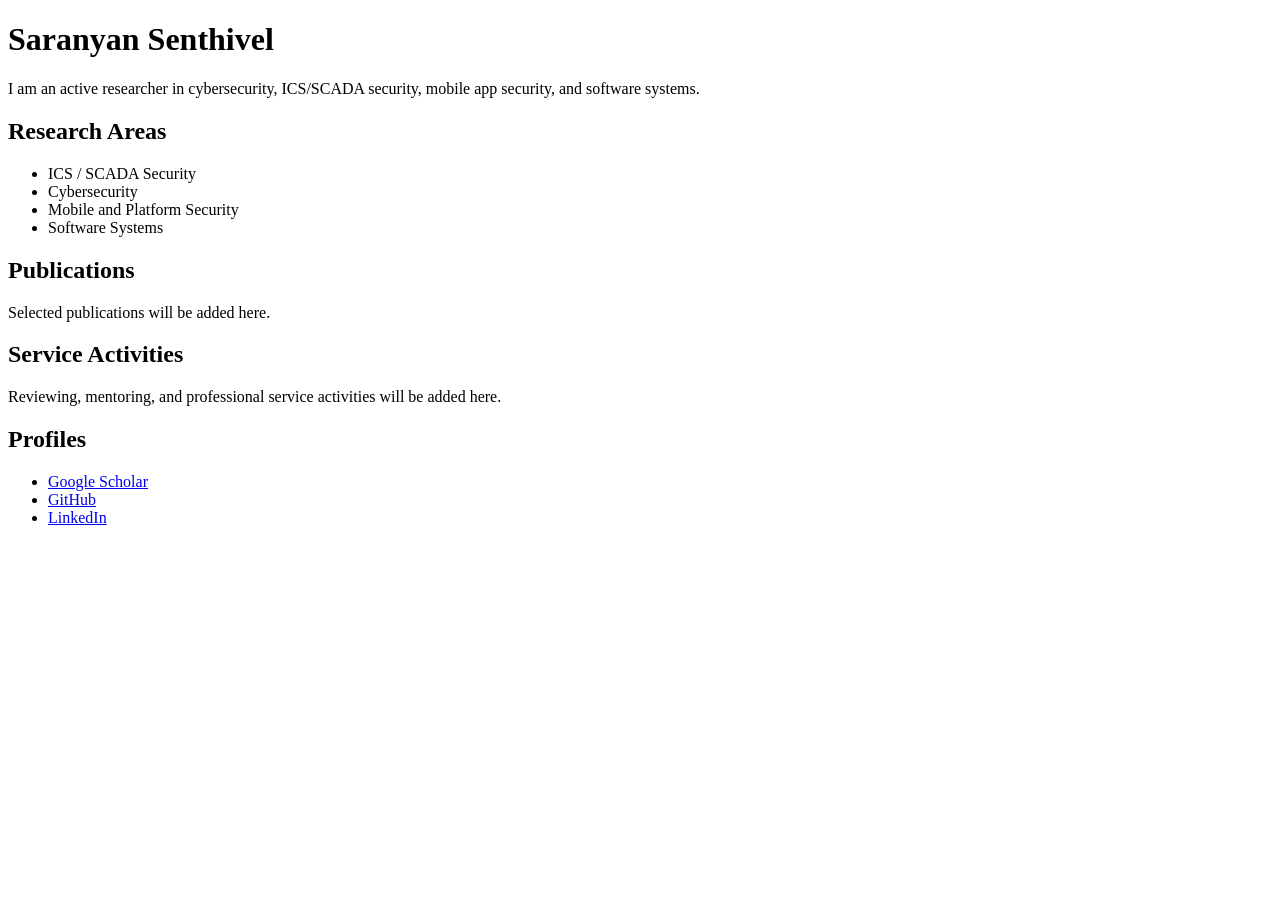
==== index.html @ 487a25af "added some more changes for index page" ====
<!DOCTYPE html>
<html lang="en">
<head>
  <meta charset="UTF-8">
  <meta name="viewport" content="width=device-width, initial-scale=1.0">
  <title>Saranyan Senthivel</title>
</head>
<body>
  <h1>Saranyan Senthivel</h1>

  <p>
    I am an active researcher in cybersecurity, ICS/SCADA security, mobile app security,
    and software systems.
  </p>

  <h2>Research Areas</h2>
  <ul>
    <li>ICS / SCADA Security</li>
    <li>Cybersecurity</li>
    <li>Mobile and Platform Security</li>
    <li>Software Systems</li>
  </ul>

  <h2>Publications</h2>
  <p>Selected publications will be added here.</p>

  <h2>Service Activities</h2>
  <p>Reviewing, mentoring, and professional service activities will be added here.</p>

  <h2>Profiles</h2>
  <ul>
    <li><a href="https://scholar.google.com/citations?user=RIzBkIQAAAAJ&hl=en" target="_blank">Google Scholar</a></li>
    <li><a href="https://github.com/userforbidden" target="_blank">GitHub</a></li>
    <li><a href="https://www.linkedin.com/in/saranyansenthivel/" target="_blank">LinkedIn</a></li>
  </ul>
</body>
</html>
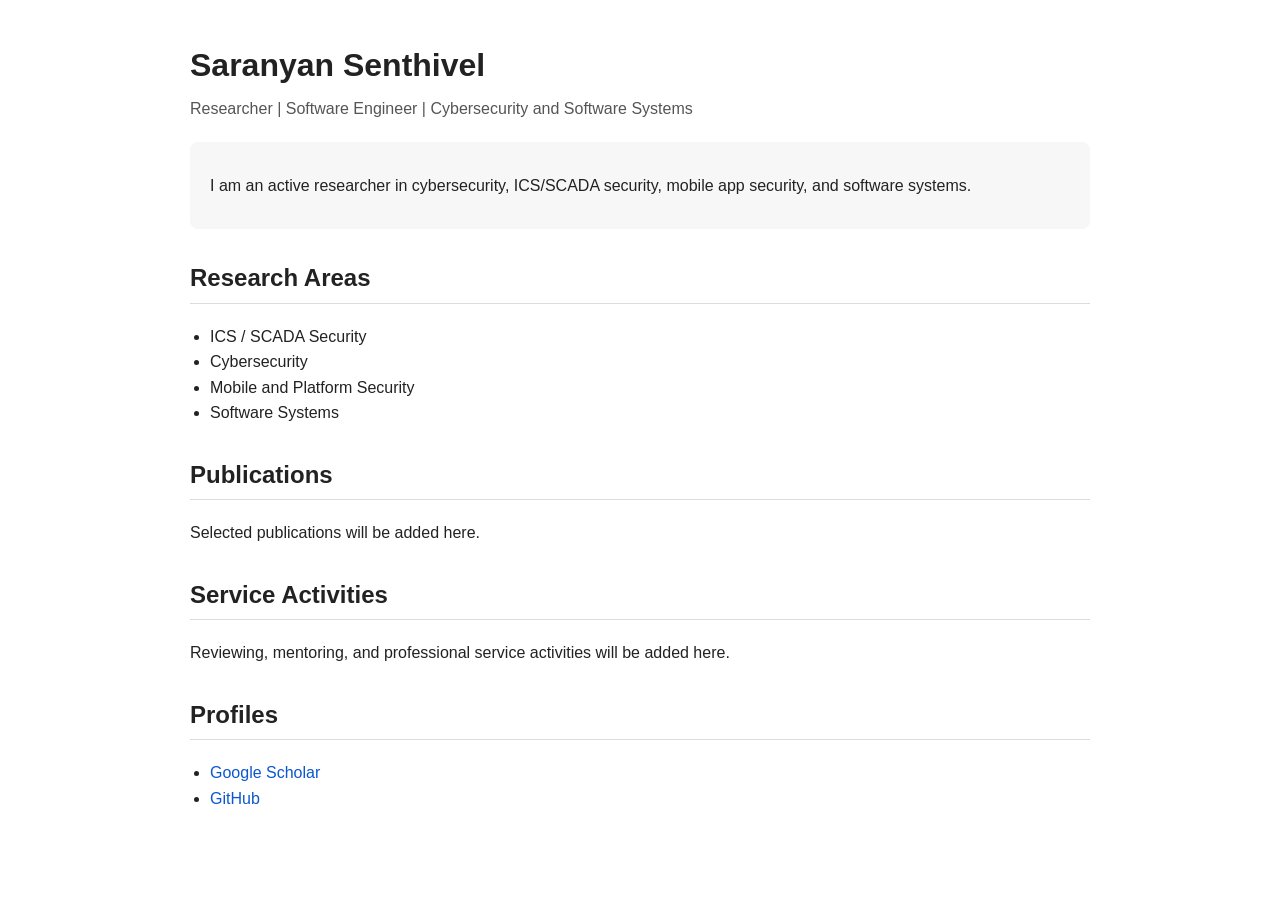
==== commit 2211edc4: "adding styles" ====
--- a/index.html
+++ b/index.html
@@ -4,14 +4,18 @@
   <meta charset="UTF-8">
   <meta name="viewport" content="width=device-width, initial-scale=1.0">
   <title>Saranyan Senthivel</title>
+  <link rel="stylesheet" href="css/styles.css">
 </head>
 <body>
   <h1>Saranyan Senthivel</h1>
+  <p class="subtitle">Researcher | Software Engineer | Cybersecurity and Software Systems</p>
 
-  <p>
-    I am an active researcher in cybersecurity, ICS/SCADA security, mobile app security,
-    and software systems.
-  </p>
+  <div class="box">
+    <p>
+      I am an active researcher in cybersecurity, ICS/SCADA security, mobile app security,
+      and software systems.
+    </p>
+  </div>
 
   <h2>Research Areas</h2>
   <ul>
@@ -29,9 +33,8 @@
 
   <h2>Profiles</h2>
   <ul>
-    <li><a href="https://scholar.google.com/citations?user=RIzBkIQAAAAJ&hl=en" target="_blank">Google Scholar</a></li>
+    <li><a href="https://scholar.google.com" target="_blank">Google Scholar</a></li>
     <li><a href="https://github.com/userforbidden" target="_blank">GitHub</a></li>
-    <li><a href="https://www.linkedin.com/in/saranyansenthivel/" target="_blank">LinkedIn</a></li>
   </ul>
 </body>
 </html>
--- a/css/styles.css
+++ b/css/styles.css
@@ -0,0 +1,43 @@
+body {
+  font-family: Arial, sans-serif;
+  max-width: 900px;
+  margin: 40px auto;
+  padding: 0 20px;
+  line-height: 1.6;
+  color: #222;
+}
+
+h1 {
+  margin-bottom: 5px;
+}
+
+h2 {
+  margin-top: 30px;
+  border-bottom: 1px solid #ddd;
+  padding-bottom: 5px;
+}
+
+.subtitle {
+  color: #555;
+  margin-top: 0;
+}
+
+ul {
+  padding-left: 20px;
+}
+
+a {
+  color: #0b57d0;
+  text-decoration: none;
+}
+
+a:hover {
+  text-decoration: underline;
+}
+
+.box {
+  background: #f7f7f7;
+  padding: 15px 20px;
+  border-radius: 8px;
+  margin-top: 20px;
+}
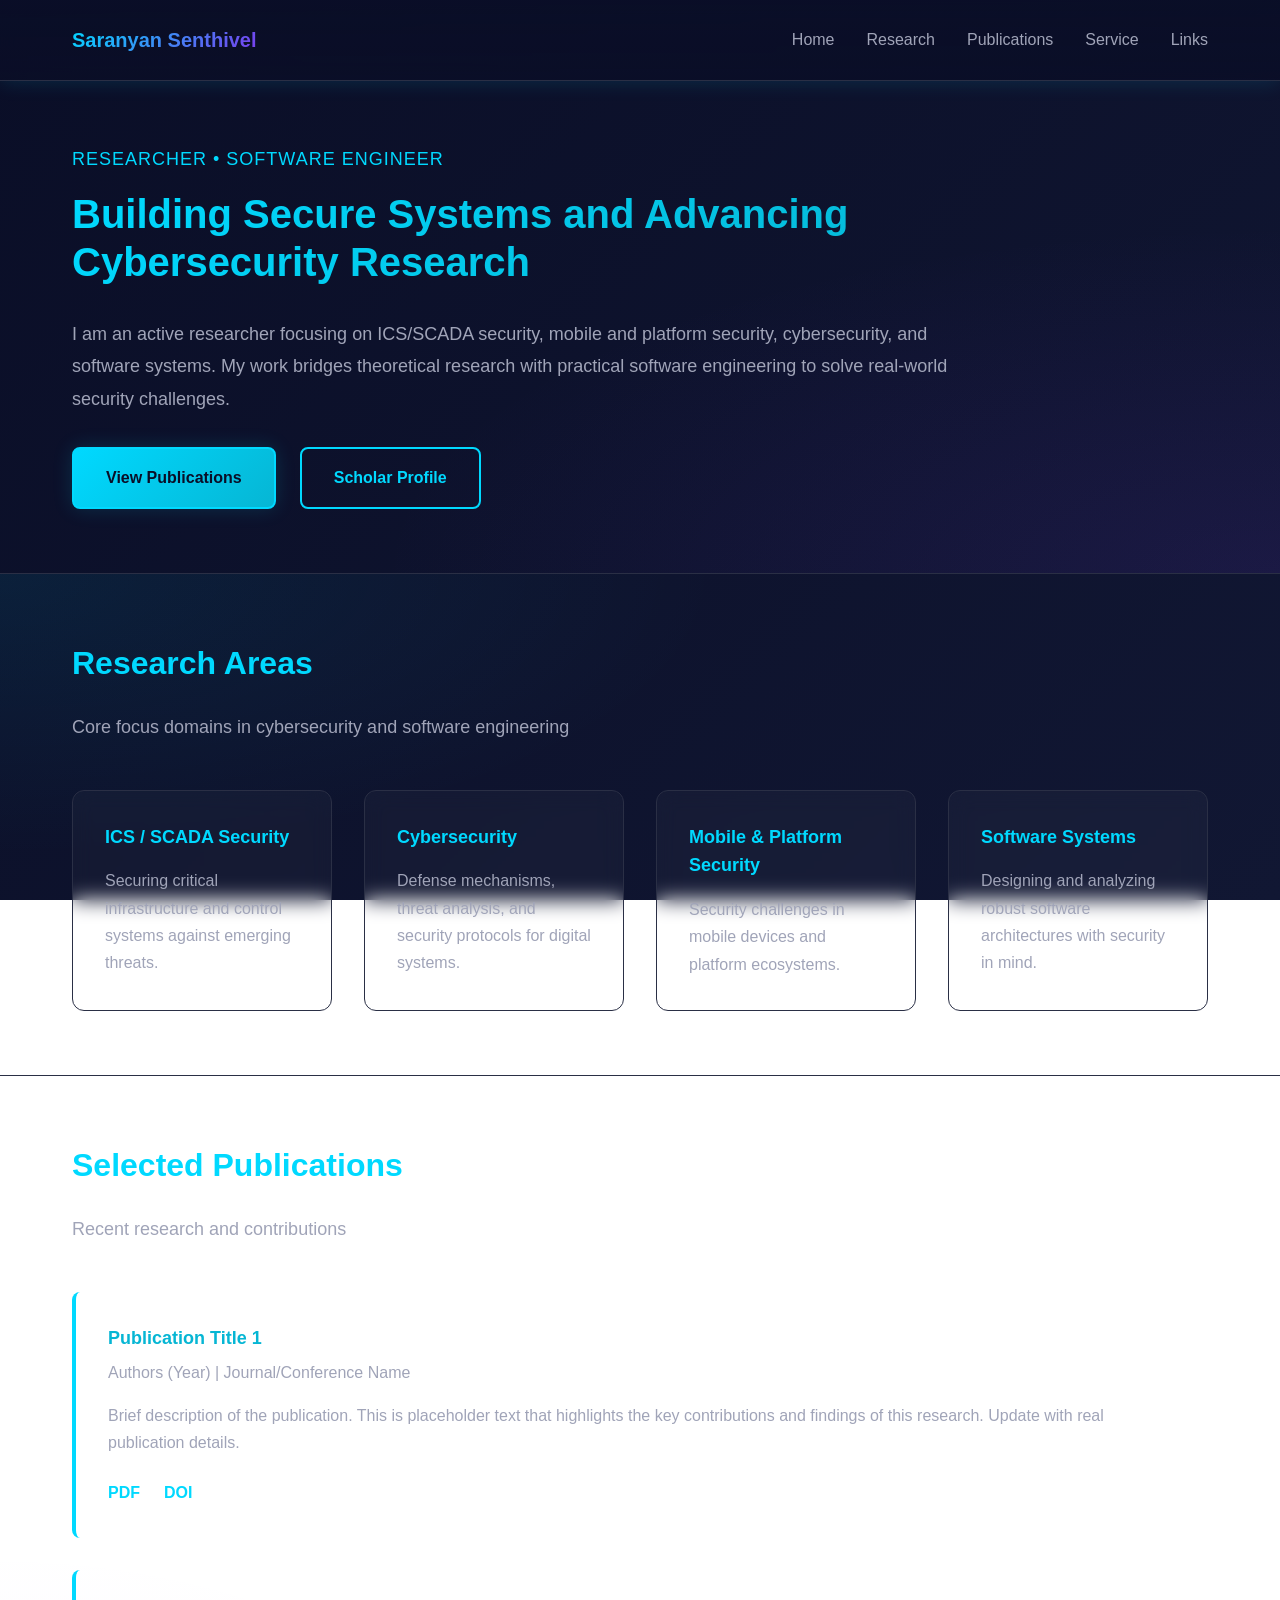
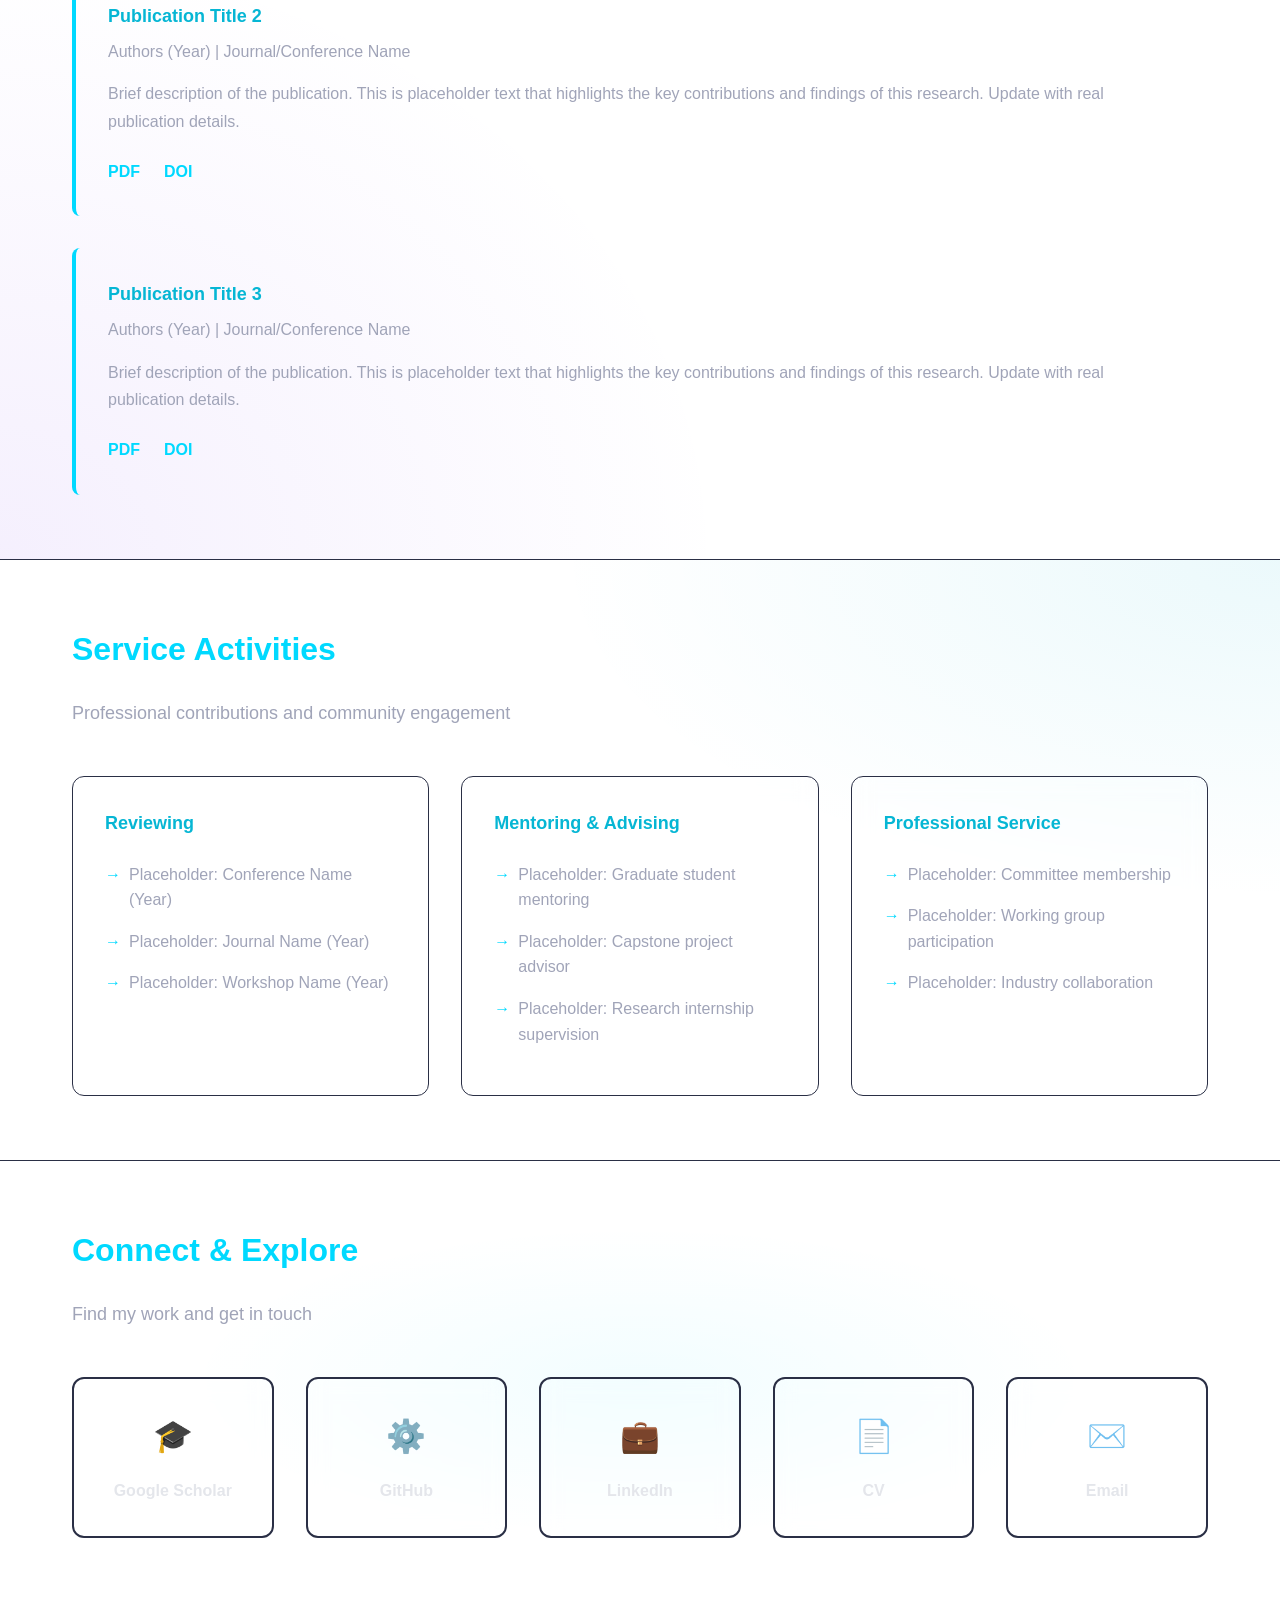
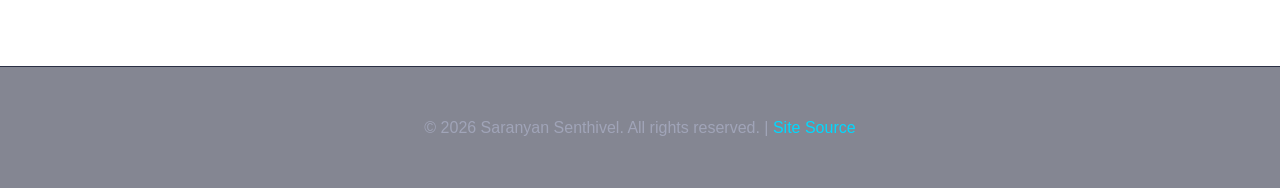
==== commit 51638278: "Baseline with Js and css Lot of placeholders that needs replacements" ====
--- a/index.html
+++ b/index.html
@@ -3,38 +3,192 @@
 <head>
   <meta charset="UTF-8">
   <meta name="viewport" content="width=device-width, initial-scale=1.0">
-  <title>Saranyan Senthivel</title>
+  <title>Saranyan Senthivel - Researcher & Software Engineer</title>
   <link rel="stylesheet" href="css/styles.css">
 </head>
 <body>
-  <h1>Saranyan Senthivel</h1>
-  <p class="subtitle">Researcher | Software Engineer | Cybersecurity and Software Systems</p>
+  <!-- Navigation Header -->
+  <header class="site-header">
+    <div class="container">
+      <div class="header-content">
+        <div class="logo">
+          <a href="#home">Saranyan Senthivel</a>
+        </div>
+        <nav class="nav-menu">
+          <a href="#home" class="nav-link">Home</a>
+          <a href="#research" class="nav-link">Research</a>
+          <a href="#publications" class="nav-link">Publications</a>
+          <a href="#service" class="nav-link">Service</a>
+          <a href="#links" class="nav-link">Links</a>
+        </nav>
+      </div>
+    </div>
+  </header>
 
-  <div class="box">
-    <p>
-      I am an active researcher in cybersecurity, ICS/SCADA security, mobile app security,
-      and software systems.
-    </p>
-  </div>
+  <main>
+    <!-- Hero Section -->
+    <section id="home" class="hero-section">
+      <div class="container">
+        <div class="hero-content">
+          <p class="eyebrow">Researcher • Software Engineer</p>
+          <h1 class="hero-title">Building Secure Systems and Advancing Cybersecurity Research</h1>
+          <p class="hero-description">
+            I am an active researcher focusing on ICS/SCADA security, mobile and platform security, 
+            cybersecurity, and software systems. My work bridges theoretical research with practical 
+            software engineering to solve real-world security challenges.
+          </p>
+          <div class="hero-actions">
+            <a href="#publications" class="btn btn-primary">View Publications</a>
+            <a href="#links" class="btn btn-secondary">Scholar Profile</a>
+          </div>
+        </div>
+      </div>
+    </section>
 
-  <h2>Research Areas</h2>
-  <ul>
-    <li>ICS / SCADA Security</li>
-    <li>Cybersecurity</li>
-    <li>Mobile and Platform Security</li>
-    <li>Software Systems</li>
-  </ul>
+    <!-- Research Areas Section -->
+    <section id="research" class="section research-section">
+      <div class="container">
+        <h2>Research Areas</h2>
+        <p class="section-subtitle">Core focus domains in cybersecurity and software engineering</p>
+        <div class="card-grid">
+          <div class="research-card">
+            <h3>ICS / SCADA Security</h3>
+            <p>Securing critical infrastructure and control systems against emerging threats.</p>
+          </div>
+          <div class="research-card">
+            <h3>Cybersecurity</h3>
+            <p>Defense mechanisms, threat analysis, and security protocols for digital systems.</p>
+          </div>
+          <div class="research-card">
+            <h3>Mobile & Platform Security</h3>
+            <p>Security challenges in mobile devices and platform ecosystems.</p>
+          </div>
+          <div class="research-card">
+            <h3>Software Systems</h3>
+            <p>Designing and analyzing robust software architectures with security in mind.</p>
+          </div>
+        </div>
+      </div>
+    </section>
 
-  <h2>Publications</h2>
-  <p>Selected publications will be added here.</p>
+    <!-- Publications Section -->
+    <section id="publications" class="section publications-section">
+      <div class="container">
+        <h2>Selected Publications</h2>
+        <p class="section-subtitle">Recent research and contributions</p>
+        <!-- TODO: Replace placeholder publications with actual publications -->
+        <div class="publication-list">
+          <div class="publication-item">
+            <h3>Publication Title 1</h3>
+            <p class="publication-meta">Authors (Year) | Journal/Conference Name</p>
+            <p class="publication-description">Brief description of the publication. This is placeholder text that highlights the key contributions and findings of this research. Update with real publication details.</p>
+            <div class="publication-links">
+              <a href="#" class="link-icon">PDF</a>
+              <a href="#" class="link-icon">DOI</a>
+            </div>
+          </div>
 
-  <h2>Service Activities</h2>
-  <p>Reviewing, mentoring, and professional service activities will be added here.</p>
+          <div class="publication-item">
+            <h3>Publication Title 2</h3>
+            <p class="publication-meta">Authors (Year) | Journal/Conference Name</p>
+            <p class="publication-description">Brief description of the publication. This is placeholder text that highlights the key contributions and findings of this research. Update with real publication details.</p>
+            <div class="publication-links">
+              <a href="#" class="link-icon">PDF</a>
+              <a href="#" class="link-icon">DOI</a>
+            </div>
+          </div>
 
-  <h2>Profiles</h2>
-  <ul>
-    <li><a href="https://scholar.google.com" target="_blank">Google Scholar</a></li>
-    <li><a href="https://github.com/userforbidden" target="_blank">GitHub</a></li>
-  </ul>
+          <div class="publication-item">
+            <h3>Publication Title 3</h3>
+            <p class="publication-meta">Authors (Year) | Journal/Conference Name</p>
+            <p class="publication-description">Brief description of the publication. This is placeholder text that highlights the key contributions and findings of this research. Update with real publication details.</p>
+            <div class="publication-links">
+              <a href="#" class="link-icon">PDF</a>
+              <a href="#" class="link-icon">DOI</a>
+            </div>
+          </div>
+        </div>
+      </div>
+    </section>
+
+    <!-- Service Section -->
+    <section id="service" class="section service-section">
+      <div class="container">
+        <h2>Service Activities</h2>
+        <p class="section-subtitle">Professional contributions and community engagement</p>
+        <div class="service-grid">
+          <div class="service-card">
+            <h3>Reviewing</h3>
+            <!-- TODO: Add specific conferences, journals, and years -->
+            <ul>
+              <li>Placeholder: Conference Name (Year)</li>
+              <li>Placeholder: Journal Name (Year)</li>
+              <li>Placeholder: Workshop Name (Year)</li>
+            </ul>
+          </div>
+
+          <div class="service-card">
+            <h3>Mentoring & Advising</h3>
+            <!-- TODO: Add mentoring roles and details -->
+            <ul>
+              <li>Placeholder: Graduate student mentoring</li>
+              <li>Placeholder: Capstone project advisor</li>
+              <li>Placeholder: Research internship supervision</li>
+            </ul>
+          </div>
+
+          <div class="service-card">
+            <h3>Professional Service</h3>
+            <!-- TODO: Add professional roles and activities -->
+            <ul>
+              <li>Placeholder: Committee membership</li>
+              <li>Placeholder: Working group participation</li>
+              <li>Placeholder: Industry collaboration</li>
+            </ul>
+          </div>
+        </div>
+      </div>
+    </section>
+
+    <!-- Links / Profiles Section -->
+    <section id="links" class="section links-section">
+      <div class="container">
+        <h2>Connect & Explore</h2>
+        <p class="section-subtitle">Find my work and get in touch</p>
+        <div class="links-grid">
+          <!-- TODO: Update URLs with actual profiles -->
+          <a href="https://scholar.google.com/citations?user=CHANGE_ME" target="_blank" class="link-card" title="Google Scholar Profile">
+            <span class="link-icon">🎓</span>
+            <span class="link-label">Google Scholar</span>
+          </a>
+          <a href="https://github.com/userforbidden" target="_blank" class="link-card" title="GitHub Repository">
+            <span class="link-icon">⚙️</span>
+            <span class="link-label">GitHub</span>
+          </a>
+          <a href="https://linkedin.com/in/CHANGE_ME" target="_blank" class="link-card" title="LinkedIn Profile">
+            <span class="link-icon">💼</span>
+            <span class="link-label">LinkedIn</span>
+          </a>
+          <a href="https://example.com/cv.pdf" target="_blank" class="link-card" title="Download CV">
+            <span class="link-icon">📄</span>
+            <span class="link-label">CV</span>
+          </a>
+          <a href="mailto:CHANGE_ME@example.com" class="link-card" title="Send Email">
+            <span class="link-icon">✉️</span>
+            <span class="link-label">Email</span>
+          </a>
+        </div>
+      </div>
+    </section>
+
+    <!-- Footer -->
+    <footer class="footer">
+      <div class="container">
+        <p>&copy; 2026 Saranyan Senthivel. All rights reserved. | <a href="https://github.com/userforbidden/userforbidden.github.io" target="_blank">Site Source</a></p>
+      </div>
+    </footer>
+  </main>
+
+  <script src="js/main.js"></script>
 </body>
 </html>
--- a/css/styles.css
+++ b/css/styles.css
@@ -1,43 +1,582 @@
+/* ==========================================================================
+   Global Styles
+   ========================================================================== */
+
+:root {
+  /* Colors - Dark Theme with Futuristic Accents */
+  --color-bg-primary: #0a0e27;
+  --color-bg-secondary: #111733;
+  --color-bg-tertiary: #1a1f3a;
+  --color-text-primary: #e4e6eb;
+  --color-text-secondary: #a0a4b8;
+  --color-accent-primary: #00d9ff;
+  --color-accent-secondary: #7c3aed;
+  --color-accent-tertiary: #06b6d4;
+  --color-border: #2a2f45;
+  
+  /* Glow Effects */
+  --glow-subtle: 0 0 20px rgba(0, 217, 255, 0.15);
+  --glow-medium: 0 0 30px rgba(0, 217, 255, 0.25);
+  --glow-accent: 0 0 40px rgba(124, 58, 237, 0.2);
+  
+  /* Spacing */
+  --spacing-xs: 0.5rem;
+  --spacing-sm: 1rem;
+  --spacing-md: 1.5rem;
+  --spacing-lg: 2rem;
+  --spacing-xl: 3rem;
+  --spacing-xxl: 4rem;
+  
+  /* Typography */
+  --font-family-main: -apple-system, BlinkMacSystemFont, 'Segoe UI', Roboto, Oxygen, Ubuntu, Cantarell, sans-serif;
+  --font-size-base: 1rem;
+  --font-size-lg: 1.125rem;
+  --font-size-xl: 1.25rem;
+  --font-size-2xl: 1.5rem;
+  --font-size-3xl: 2rem;
+  --font-size-4xl: 2.5rem;
+  --font-weight-normal: 400;
+  --font-weight-medium: 500;
+  --font-weight-semibold: 600;
+  --font-weight-bold: 700;
+  
+  /* Transitions */
+  --transition-fast: 150ms ease-in-out;
+  --transition-normal: 250ms ease-in-out;
+  --transition-slow: 350ms ease-in-out;
+}
+
+* {
+  margin: 0;
+  padding: 0;
+  box-sizing: border-box;
+}
+
+html {
+  scroll-behavior: smooth;
+}
+
 body {
-  font-family: Arial, sans-serif;
+  font-family: var(--font-family-main);
+  background: linear-gradient(135deg, var(--color-bg-primary) 0%, var(--color-bg-secondary) 100%);
+  color: var(--color-text-primary);
+  line-height: 1.6;
+  min-height: 100vh;
+  background-attachment: fixed;
+}
+
+/* ==========================================================================
+   Container & Layout
+   ========================================================================== */
+
+.container {
+  max-width: 1200px;
+  margin: 0 auto;
+  padding: 0 var(--spacing-lg);
+}
+
+@media (max-width: 768px) {
+  .container {
+    padding: 0 var(--spacing-md);
+  }
+}
+
+/* ==========================================================================
+   Header & Navigation
+   ========================================================================== */
+
+.site-header {
+  position: sticky;
+  top: 0;
+  z-index: 1000;
+  background: linear-gradient(180deg, rgba(10, 14, 39, 0.95) 0%, rgba(10, 14, 39, 0.85) 100%);
+  backdrop-filter: blur(10px);
+  border-bottom: 1px solid var(--color-border);
+  box-shadow: var(--glow-subtle);
+  transition: background var(--transition-normal);
+}
+
+.header-content {
+  display: flex;
+  justify-content: space-between;
+  align-items: center;
+  padding: var(--spacing-md) 0;
+}
+
+.logo {
+  font-size: var(--font-size-xl);
+  font-weight: var(--font-weight-bold);
+  background: linear-gradient(135deg, var(--color-accent-primary), var(--color-accent-secondary));
+  -webkit-background-clip: text;
+  -webkit-text-fill-color: transparent;
+  background-clip: text;
+}
+
+.logo a {
+  text-decoration: none;
+  color: inherit;
+}
+
+.nav-menu {
+  display: flex;
+  gap: var(--spacing-lg);
+}
+
+.nav-link {
+  color: var(--color-text-secondary);
+  text-decoration: none;
+  font-weight: var(--font-weight-medium);
+  transition: color var(--transition-fast);
+  position: relative;
+}
+
+.nav-link::after {
+  content: '';
+  position: absolute;
+  bottom: -4px;
+  left: 0;
+  width: 0;
+  height: 2px;
+  background: linear-gradient(90deg, var(--color-accent-primary), var(--color-accent-secondary));
+  transition: width var(--transition-normal);
+}
+
+.nav-link:hover {
+  color: var(--color-accent-primary);
+}
+
+.nav-link:hover::after {
+  width: 100%;
+}
+
+@media (max-width: 768px) {
+  .nav-menu {
+    gap: var(--spacing-md);
+  }
+  
+  .nav-link {
+    font-size: var(--font-size-base);
+  }
+}
+
+@media (max-width: 640px) {
+  .header-content {
+    flex-direction: column;
+    gap: var(--spacing-md);
+    text-align: center;
+  }
+  
+  .nav-menu {
+    flex-wrap: wrap;
+    justify-content: center;
+  }
+}
+
+/* ==========================================================================
+   Hero Section
+   ========================================================================== */
+
+.hero-section {
+  padding: var(--spacing-xxl) 0;
+  background: radial-gradient(ellipse at bottom right, rgba(124, 58, 237, 0.1) 0%, transparent 50%);
+}
+
+.hero-content {
   max-width: 900px;
-  margin: 40px auto;
-  padding: 0 20px;
-  line-height: 1.6;
-  color: #222;
-}
-
-h1 {
-  margin-bottom: 5px;
-}
-
-h2 {
-  margin-top: 30px;
-  border-bottom: 1px solid #ddd;
-  padding-bottom: 5px;
-}
-
-.subtitle {
-  color: #555;
-  margin-top: 0;
-}
-
-ul {
-  padding-left: 20px;
-}
-
-a {
-  color: #0b57d0;
+}
+
+.eyebrow {
+  font-size: var(--font-size-lg);
+  color: var(--color-accent-primary);
+  font-weight: var(--font-weight-medium);
+  margin-bottom: var(--spacing-sm);
+  text-transform: uppercase;
+  letter-spacing: 1px;
+}
+
+.hero-title {
+  font-size: var(--font-size-4xl);
+  font-weight: var(--font-weight-bold);
+  line-height: 1.2;
+  margin-bottom: var(--spacing-lg);
+  background: linear-gradient(135deg, var(--color-accent-primary), var(--color-accent-tertiary));
+  -webkit-background-clip: text;
+  -webkit-text-fill-color: transparent;
+  background-clip: text;
+}
+
+.hero-description {
+  font-size: var(--font-size-lg);
+  color: var(--color-text-secondary);
+  margin-bottom: var(--spacing-lg);
+  line-height: 1.8;
+}
+
+.hero-actions {
+  display: flex;
+  gap: var(--spacing-md);
+  flex-wrap: wrap;
+}
+
+@media (max-width: 768px) {
+  .hero-section {
+    padding: var(--spacing-xl) 0;
+  }
+  
+  .hero-title {
+    font-size: var(--font-size-3xl);
+  }
+  
+  .hero-description {
+    font-size: var(--font-size-base);
+  }
+}
+
+/* ==========================================================================
+   Buttons
+   ========================================================================== */
+
+.btn {
+  display: inline-block;
+  padding: var(--spacing-sm) var(--spacing-lg);
+  border-radius: 8px;
+  font-weight: var(--font-weight-semibold);
   text-decoration: none;
-}
-
-a:hover {
-  text-decoration: underline;
-}
-
-.box {
-  background: #f7f7f7;
-  padding: 15px 20px;
+  cursor: pointer;
+  border: 2px solid;
+  transition: all var(--transition-normal);
+  font-size: var(--font-size-base);
+}
+
+.btn-primary {
+  background: linear-gradient(135deg, var(--color-accent-primary), var(--color-accent-tertiary));
+  color: var(--color-bg-primary);
+  border-color: var(--color-accent-primary);
+  box-shadow: var(--glow-subtle);
+}
+
+.btn-primary:hover {
+  transform: translateY(-2px);
+  box-shadow: var(--glow-medium);
+}
+
+.btn-secondary {
+  background: transparent;
+  color: var(--color-accent-primary);
+  border-color: var(--color-accent-primary);
+}
+
+.btn-secondary:hover {
+  background: rgba(0, 217, 255, 0.1);
+  transform: translateY(-2px);
+  box-shadow: var(--glow-subtle);
+}
+
+/* ==========================================================================
+   Section Styles
+   ========================================================================== */
+
+.section {
+  padding: var(--spacing-xxl) 0;
+  border-top: 1px solid var(--color-border);
+}
+
+.section h2 {
+  font-size: var(--font-size-3xl);
+  font-weight: var(--font-weight-bold);
+  margin-bottom: var(--spacing-md);
+  color: var(--color-accent-primary);
+}
+
+.section-subtitle {
+  font-size: var(--font-size-lg);
+  color: var(--color-text-secondary);
+  margin-bottom: var(--spacing-xl);
+}
+
+/* Research Section */
+.research-section {
+  background: radial-gradient(ellipse at top left, rgba(0, 217, 255, 0.08) 0%, transparent 40%);
+}
+
+.card-grid {
+  display: grid;
+  grid-template-columns: repeat(auto-fit, minmax(250px, 1fr));
+  gap: var(--spacing-lg);
+  margin-top: var(--spacing-lg);
+}
+
+.research-card {
+  background: rgba(255, 255, 255, 0.03);
+  border: 1px solid var(--color-border);
+  border-radius: 12px;
+  padding: var(--spacing-lg);
+  transition: all var(--transition-normal);
+  backdrop-filter: blur(10px);
+}
+
+.research-card h3 {
+  font-size: var(--font-size-lg);
+  color: var(--color-accent-primary);
+  margin-bottom: var(--spacing-sm);
+}
+
+.research-card p {
+  color: var(--color-text-secondary);
+  line-height: 1.7;
+}
+
+.research-card:hover {
+  background: rgba(255, 255, 255, 0.06);
+  border-color: var(--color-accent-primary);
+  transform: translateY(-4px);
+  box-shadow: var(--glow-accent);
+}
+
+/* Publications Section */
+.publications-section {
+  background: radial-gradient(ellipse at bottom left, rgba(124, 58, 237, 0.08) 0%, transparent 40%);
+}
+
+.publication-list {
+  display: flex;
+  flex-direction: column;
+  gap: var(--spacing-lg);
+}
+
+.publication-item {
+  background: rgba(255, 255, 255, 0.02);
+  border-left: 4px solid var(--color-accent-primary);
   border-radius: 8px;
-  margin-top: 20px;
+  padding: var(--spacing-lg);
+  transition: all var(--transition-normal);
+}
+
+.publication-item h3 {
+  font-size: var(--font-size-lg);
+  color: var(--color-accent-tertiary);
+  margin-bottom: var(--spacing-xs);
+}
+
+.publication-meta {
+  font-size: var(--font-size-base);
+  color: var(--color-text-secondary);
+  margin-bottom: var(--spacing-sm);
+}
+
+.publication-description {
+  color: var(--color-text-secondary);
+  margin-bottom: var(--spacing-md);
+  line-height: 1.7;
+}
+
+.publication-links {
+  display: flex;
+  gap: var(--spacing-md);
+}
+
+.link-icon {
+  color: var(--color-accent-primary);
+  text-decoration: none;
+  font-weight: var(--font-weight-semibold);
+  transition: color var(--transition-fast);
+}
+
+.link-icon:hover {
+  color: var(--color-accent-tertiary);
+}
+
+.publication-item:hover {
+  background: rgba(255, 255, 255, 0.05);
+  border-left-color: var(--color-accent-tertiary);
+}
+
+/* Service Section */
+.service-section {
+  background: radial-gradient(ellipse at top right, rgba(6, 182, 212, 0.08) 0%, transparent 40%);
+}
+
+.service-grid {
+  display: grid;
+  grid-template-columns: repeat(auto-fit, minmax(280px, 1fr));
+  gap: var(--spacing-lg);
+}
+
+.service-card {
+  background: rgba(255, 255, 255, 0.03);
+  border: 1px solid var(--color-border);
+  border-radius: 12px;
+  padding: var(--spacing-lg);
+  transition: all var(--transition-normal);
+  backdrop-filter: blur(10px);
+}
+
+.service-card h3 {
+  font-size: var(--font-size-lg);
+  color: var(--color-accent-tertiary);
+  margin-bottom: var(--spacing-md);
+}
+
+.service-card ul {
+  list-style: none;
+}
+
+.service-card li {
+  color: var(--color-text-secondary);
+  margin-bottom: var(--spacing-sm);
+  padding-left: var(--spacing-md);
+  position: relative;
+}
+
+.service-card li::before {
+  content: '→';
+  position: absolute;
+  left: 0;
+  color: var(--color-accent-primary);
+}
+
+.service-card:hover {
+  background: rgba(255, 255, 255, 0.06);
+  border-color: var(--color-accent-tertiary);
+  transform: translateY(-4px);
+  box-shadow: var(--glow-accent);
+}
+
+/* Links Section */
+.links-section {
+  background: radial-gradient(ellipse at center, rgba(0, 217, 255, 0.05) 0%, transparent 50%);
+}
+
+.links-grid {
+  display: grid;
+  grid-template-columns: repeat(auto-fit, minmax(150px, 1fr));
+  gap: var(--spacing-lg);
+}
+
+.link-card {
+  display: flex;
+  flex-direction: column;
+  align-items: center;
+  justify-content: center;
+  gap: var(--spacing-sm);
+  padding: var(--spacing-lg);
+  background: rgba(255, 255, 255, 0.03);
+  border: 2px solid var(--color-border);
+  border-radius: 12px;
+  text-decoration: none;
+  color: var(--color-text-primary);
+  transition: all var(--transition-normal);
+  backdrop-filter: blur(10px);
+}
+
+.link-card .link-icon {
+  font-size: 2rem;
+}
+
+.link-label {
+  font-weight: var(--font-weight-semibold);
+  font-size: var(--font-size-base);
+}
+
+.link-card:hover {
+  background: rgba(255, 255, 255, 0.08);
+  border-color: var(--color-accent-primary);
+  transform: translateY(-6px);
+  box-shadow: var(--glow-medium);
+}
+
+@media (max-width: 768px) {
+  .links-grid {
+    grid-template-columns: repeat(auto-fit, minmax(120px, 1fr));
+  }
+  
+  .section {
+    padding: var(--spacing-xl) 0;
+  }
+  
+  .section h2 {
+    font-size: var(--font-size-2xl);
+  }
+}
+
+/* ==========================================================================
+   Footer
+   ========================================================================== */
+
+.footer {
+  border-top: 1px solid var(--color-border);
+  padding: var(--spacing-xl) 0;
+  margin-top: var(--spacing-xxl);
+  text-align: center;
+  background: rgba(10, 14, 39, 0.5);
+}
+
+.footer p {
+  color: var(--color-text-secondary);
+  font-size: var(--font-size-base);
+}
+
+.footer a {
+  color: var(--color-accent-primary);
+  text-decoration: none;
+  transition: color var(--transition-fast);
+}
+
+.footer a:hover {
+  color: var(--color-accent-tertiary);
+}
+
+/* ==========================================================================
+   Responsive Design
+   ========================================================================== */
+
+@media (max-width: 768px) {
+  :root {
+    --font-size-4xl: 1.875rem;
+    --font-size-3xl: 1.5rem;
+  }
+  
+  .hero-actions {
+    flex-direction: column;
+  }
+  
+  .btn {
+    width: 100%;
+    text-align: center;
+  }
+}
+
+@media (max-width: 640px) {
+  :root {
+    --spacing-xl: 2rem;
+    --spacing-xxl: 3rem;
+  }
+  
+  .service-grid {
+    grid-template-columns: 1fr;
+  }
+  
+  .publication-item {
+    padding: var(--spacing-md);
+  }
+}
+
+/* ==========================================================================
+   Accessibility
+   ========================================================================== */
+
+@media (prefers-reduced-motion: reduce) {
+  * {
+    animation-duration: 0.01ms !important;
+    animation-iteration-count: 1 !important;
+    transition-duration: 0.01ms !important;
+  }
+}
+
+/* High contrast mode support */
+@media (prefers-contrast: more) {
+  :root {
+    --color-accent-primary: #00e5ff;
+    --color-border: #4a4f65;
+  }
 }
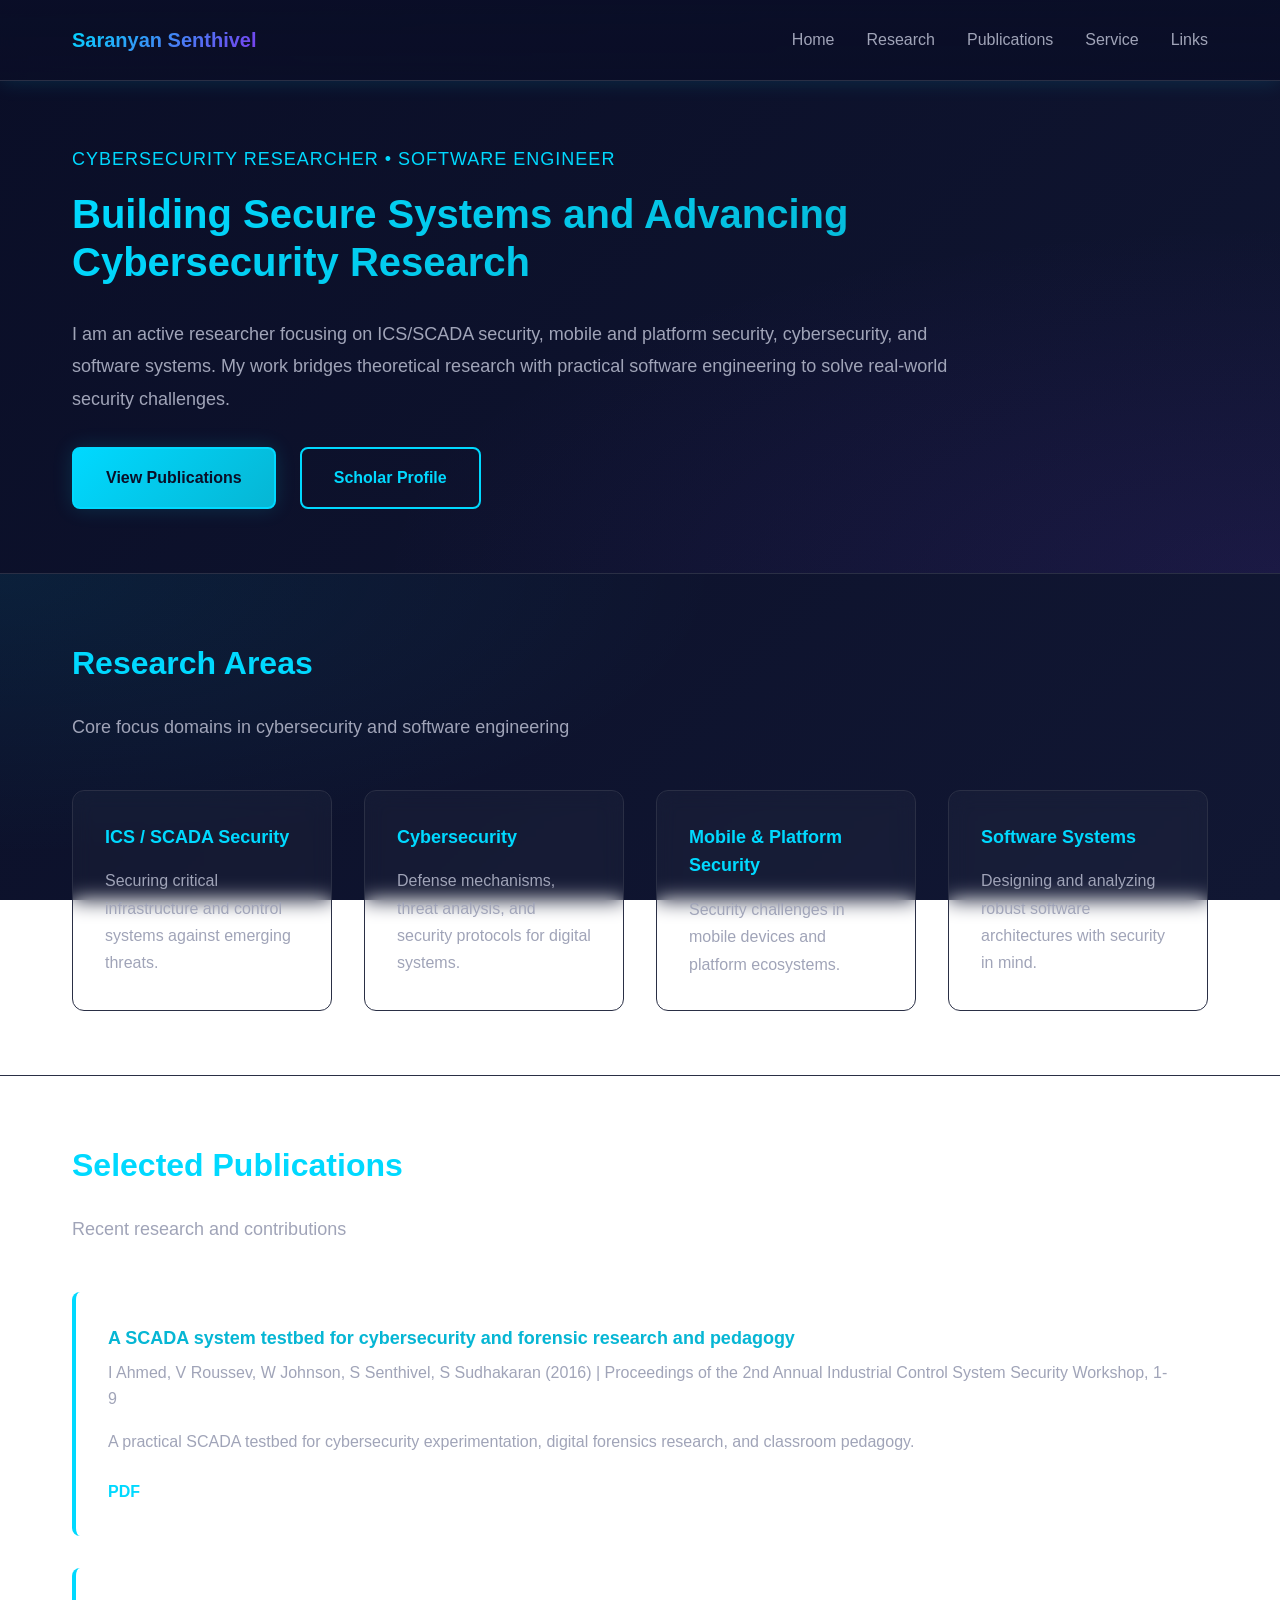
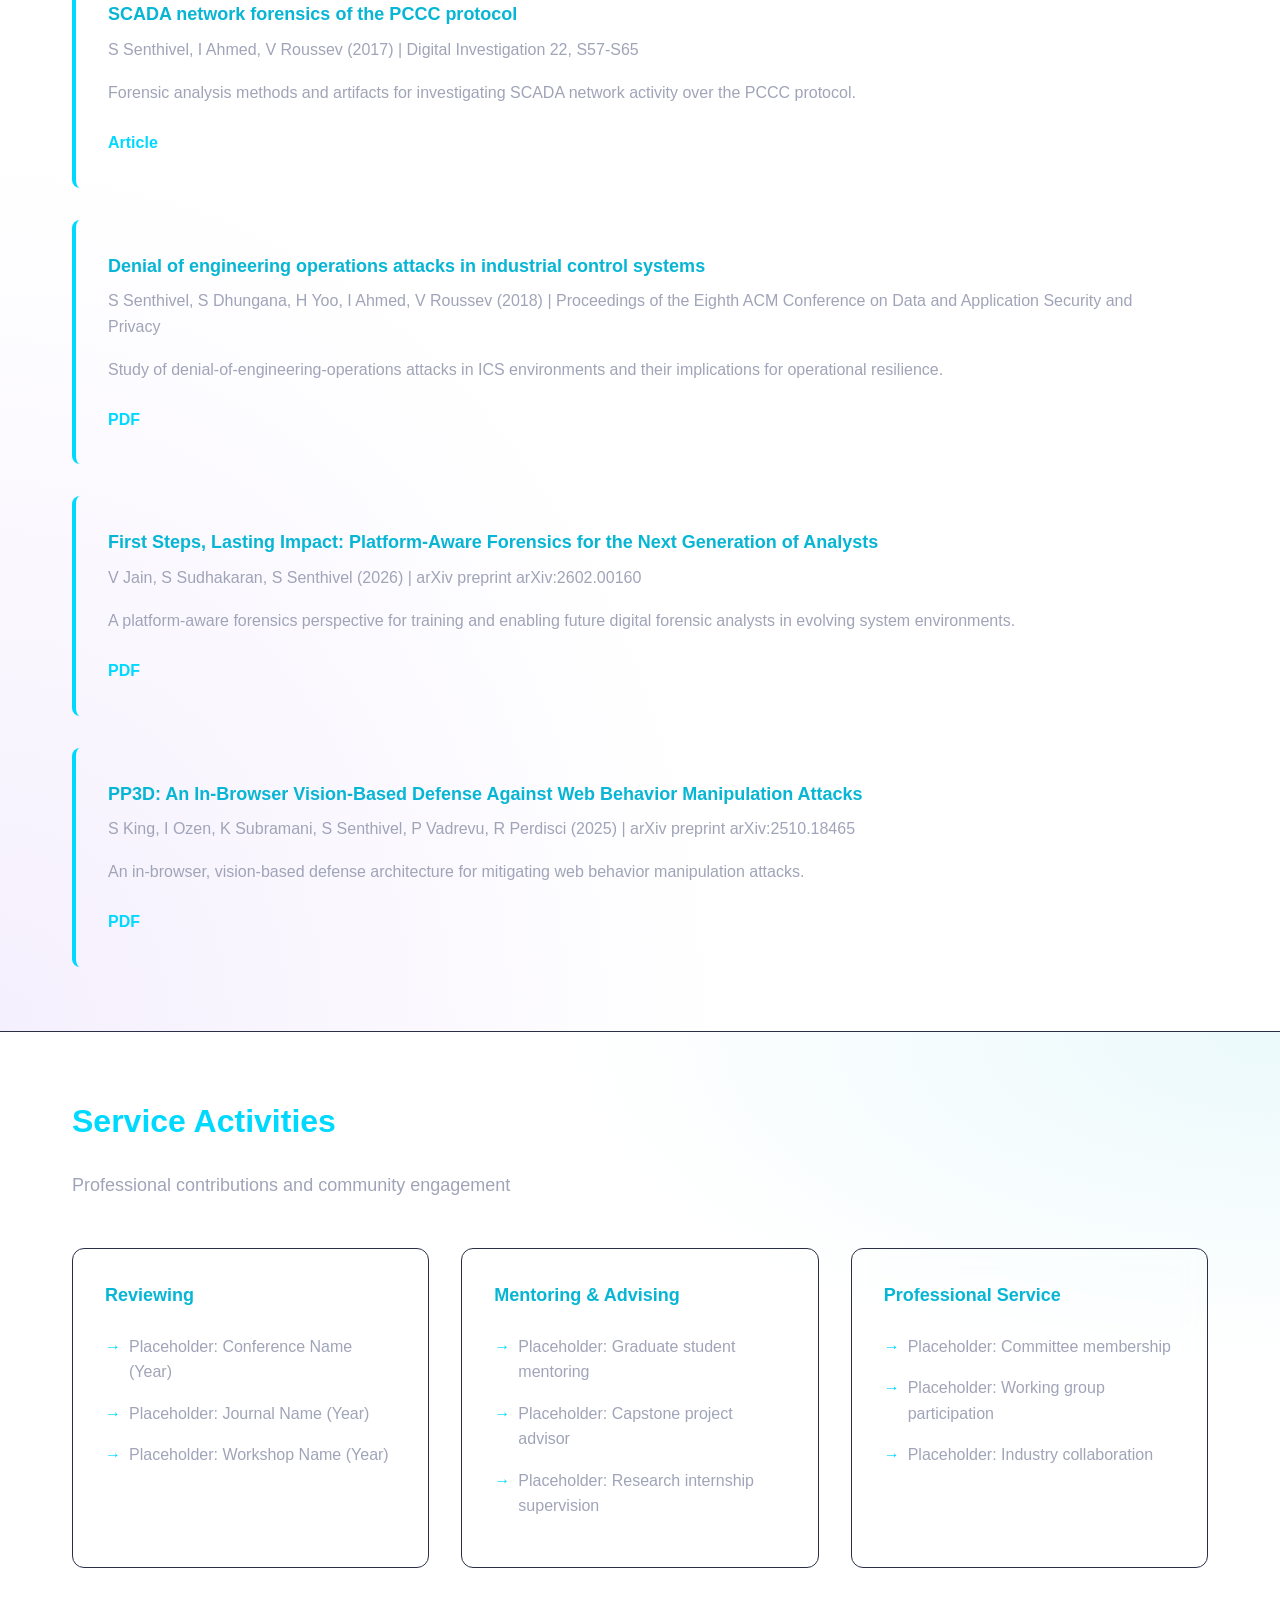
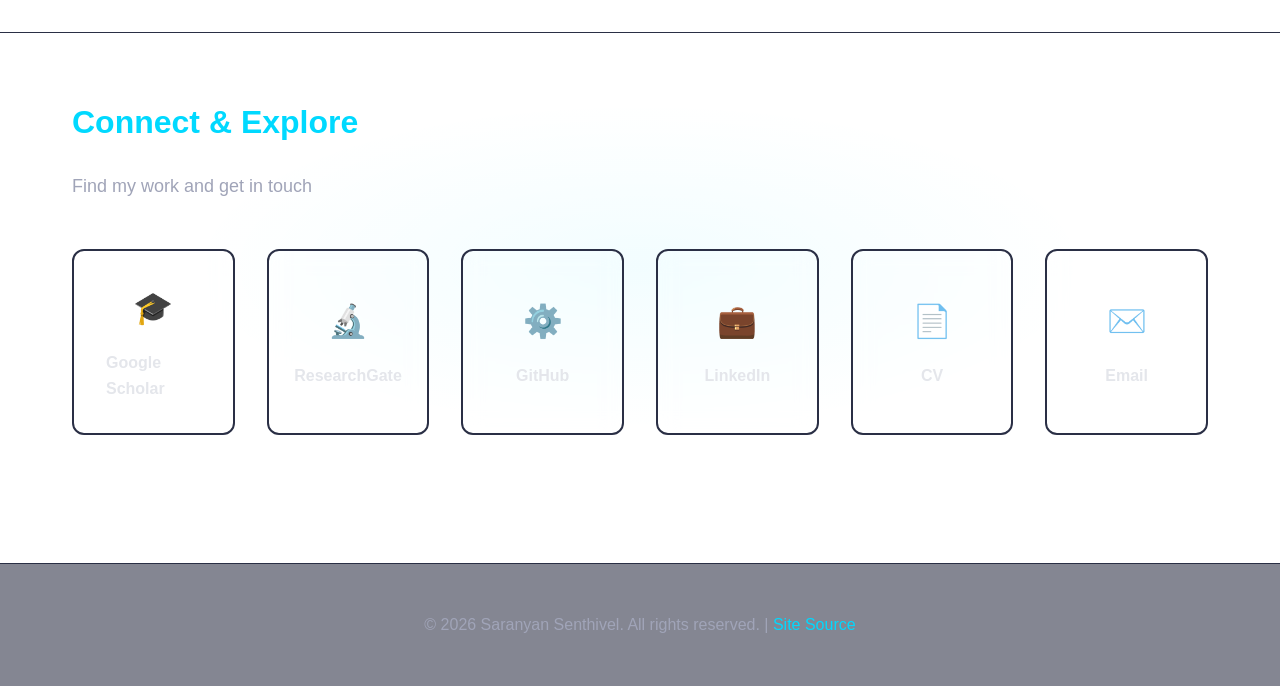
==== commit 5f6ce285: "Added actual links" ====
--- a/index.html
+++ b/index.html
@@ -30,7 +30,7 @@
     <section id="home" class="hero-section">
       <div class="container">
         <div class="hero-content">
-          <p class="eyebrow">Researcher • Software Engineer</p>
+          <p class="eyebrow">Cybersecurity Researcher • Software Engineer</p>
           <h1 class="hero-title">Building Secure Systems and Advancing Cybersecurity Research</h1>
           <p class="hero-description">
             I am an active researcher focusing on ICS/SCADA security, mobile and platform security, 
@@ -76,35 +76,49 @@
       <div class="container">
         <h2>Selected Publications</h2>
         <p class="section-subtitle">Recent research and contributions</p>
-        <!-- TODO: Replace placeholder publications with actual publications -->
         <div class="publication-list">
           <div class="publication-item">
-            <h3>Publication Title 1</h3>
-            <p class="publication-meta">Authors (Year) | Journal/Conference Name</p>
-            <p class="publication-description">Brief description of the publication. This is placeholder text that highlights the key contributions and findings of this research. Update with real publication details.</p>
-            <div class="publication-links">
-              <a href="#" class="link-icon">PDF</a>
-              <a href="#" class="link-icon">DOI</a>
-            </div>
-          </div>
-
-          <div class="publication-item">
-            <h3>Publication Title 2</h3>
-            <p class="publication-meta">Authors (Year) | Journal/Conference Name</p>
-            <p class="publication-description">Brief description of the publication. This is placeholder text that highlights the key contributions and findings of this research. Update with real publication details.</p>
-            <div class="publication-links">
-              <a href="#" class="link-icon">PDF</a>
-              <a href="#" class="link-icon">DOI</a>
-            </div>
-          </div>
-
-          <div class="publication-item">
-            <h3>Publication Title 3</h3>
-            <p class="publication-meta">Authors (Year) | Journal/Conference Name</p>
-            <p class="publication-description">Brief description of the publication. This is placeholder text that highlights the key contributions and findings of this research. Update with real publication details.</p>
-            <div class="publication-links">
-              <a href="#" class="link-icon">PDF</a>
-              <a href="#" class="link-icon">DOI</a>
+            <h3>A SCADA system testbed for cybersecurity and forensic research and pedagogy</h3>
+            <p class="publication-meta">I Ahmed, V Roussev, W Johnson, S Senthivel, S Sudhakaran (2016) | Proceedings of the 2nd Annual Industrial Control System Security Workshop, 1-9</p>
+            <p class="publication-description">A practical SCADA testbed for cybersecurity experimentation, digital forensics research, and classroom pedagogy.</p>
+            <div class="publication-links">
+              <a href="https://dl.acm.org/doi/pdf/10.1145/3018981.3018984" target="_blank" rel="noopener noreferrer" class="link-icon">PDF</a>
+            </div>
+          </div>
+
+          <div class="publication-item">
+            <h3>SCADA network forensics of the PCCC protocol</h3>
+            <p class="publication-meta">S Senthivel, I Ahmed, V Roussev (2017) | Digital Investigation 22, S57-S65</p>
+            <p class="publication-description">Forensic analysis methods and artifacts for investigating SCADA network activity over the PCCC protocol. </p>
+            <div class="publication-links">
+              <a href="https://www.sciencedirect.com/science/article/pii/S1742287617301998" target="_blank" rel="noopener noreferrer" class="link-icon">Article</a>
+            </div>
+          </div>
+
+          <div class="publication-item">
+            <h3>Denial of engineering operations attacks in industrial control systems</h3>
+            <p class="publication-meta">S Senthivel, S Dhungana, H Yoo, I Ahmed, V Roussev (2018) | Proceedings of the Eighth ACM Conference on Data and Application Security and Privacy</p>
+            <p class="publication-description">Study of denial-of-engineering-operations attacks in ICS environments and their implications for operational resilience. </p>
+            <div class="publication-links">
+              <a href="https://dl.acm.org/doi/pdf/10.1145/3176258.3176319" target="_blank" rel="noopener noreferrer" class="link-icon">PDF</a>
+            </div>
+          </div>
+
+          <div class="publication-item">
+            <h3>First Steps, Lasting Impact: Platform-Aware Forensics for the Next Generation of Analysts</h3>
+            <p class="publication-meta">V Jain, S Sudhakaran, S Senthivel (2026) | arXiv preprint arXiv:2602.00160</p>
+            <p class="publication-description">A platform-aware forensics perspective for training and enabling future digital forensic analysts in evolving system environments.</p>
+            <div class="publication-links">
+              <a href="https://arxiv.org/pdf/2602.00160" target="_blank" rel="noopener noreferrer" class="link-icon">PDF</a>
+            </div>
+          </div>
+
+          <div class="publication-item">
+            <h3>PP3D: An In-Browser Vision-Based Defense Against Web Behavior Manipulation Attacks</h3>
+            <p class="publication-meta">S King, I Ozen, K Subramani, S Senthivel, P Vadrevu, R Perdisci (2025) | arXiv preprint arXiv:2510.18465</p>
+            <p class="publication-description">An in-browser, vision-based defense architecture for mitigating web behavior manipulation attacks.</p>
+            <div class="publication-links">
+              <a href="https://arxiv.org/pdf/2510.18465" target="_blank" rel="noopener noreferrer" class="link-icon">PDF</a>
             </div>
           </div>
         </div>
@@ -156,16 +170,20 @@
         <h2>Connect & Explore</h2>
         <p class="section-subtitle">Find my work and get in touch</p>
         <div class="links-grid">
-          <!-- TODO: Update URLs with actual profiles -->
-          <a href="https://scholar.google.com/citations?user=CHANGE_ME" target="_blank" class="link-card" title="Google Scholar Profile">
+          
+          <a href="https://scholar.google.com/citations?user=RIzBkIQAAAAJ&hl=en" target="_blank" class="link-card" title="Google Scholar Profile">
             <span class="link-icon">🎓</span>
             <span class="link-label">Google Scholar</span>
+          </a>
+          <a href="https://www.researchgate.net/profile/Saranyan-Senthivel" target="_blank" rel="noopener noreferrer" class="link-card" title="ResearchGate Profile">
+            <span class="link-icon">🔬</span>
+            <span class="link-label">ResearchGate</span>
           </a>
           <a href="https://github.com/userforbidden" target="_blank" class="link-card" title="GitHub Repository">
             <span class="link-icon">⚙️</span>
             <span class="link-label">GitHub</span>
           </a>
-          <a href="https://linkedin.com/in/CHANGE_ME" target="_blank" class="link-card" title="LinkedIn Profile">
+          <a href="https://www.linkedin.com/in/saranyansenthivel/" target="_blank" class="link-card" title="LinkedIn Profile">
             <span class="link-icon">💼</span>
             <span class="link-label">LinkedIn</span>
           </a>
@@ -173,7 +191,7 @@
             <span class="link-icon">📄</span>
             <span class="link-label">CV</span>
           </a>
-          <a href="mailto:CHANGE_ME@example.com" class="link-card" title="Send Email">
+          <a href="mailto:saranyansenthivel@gmail.com" class="link-card" title="Send Email">
             <span class="link-icon">✉️</span>
             <span class="link-label">Email</span>
           </a>
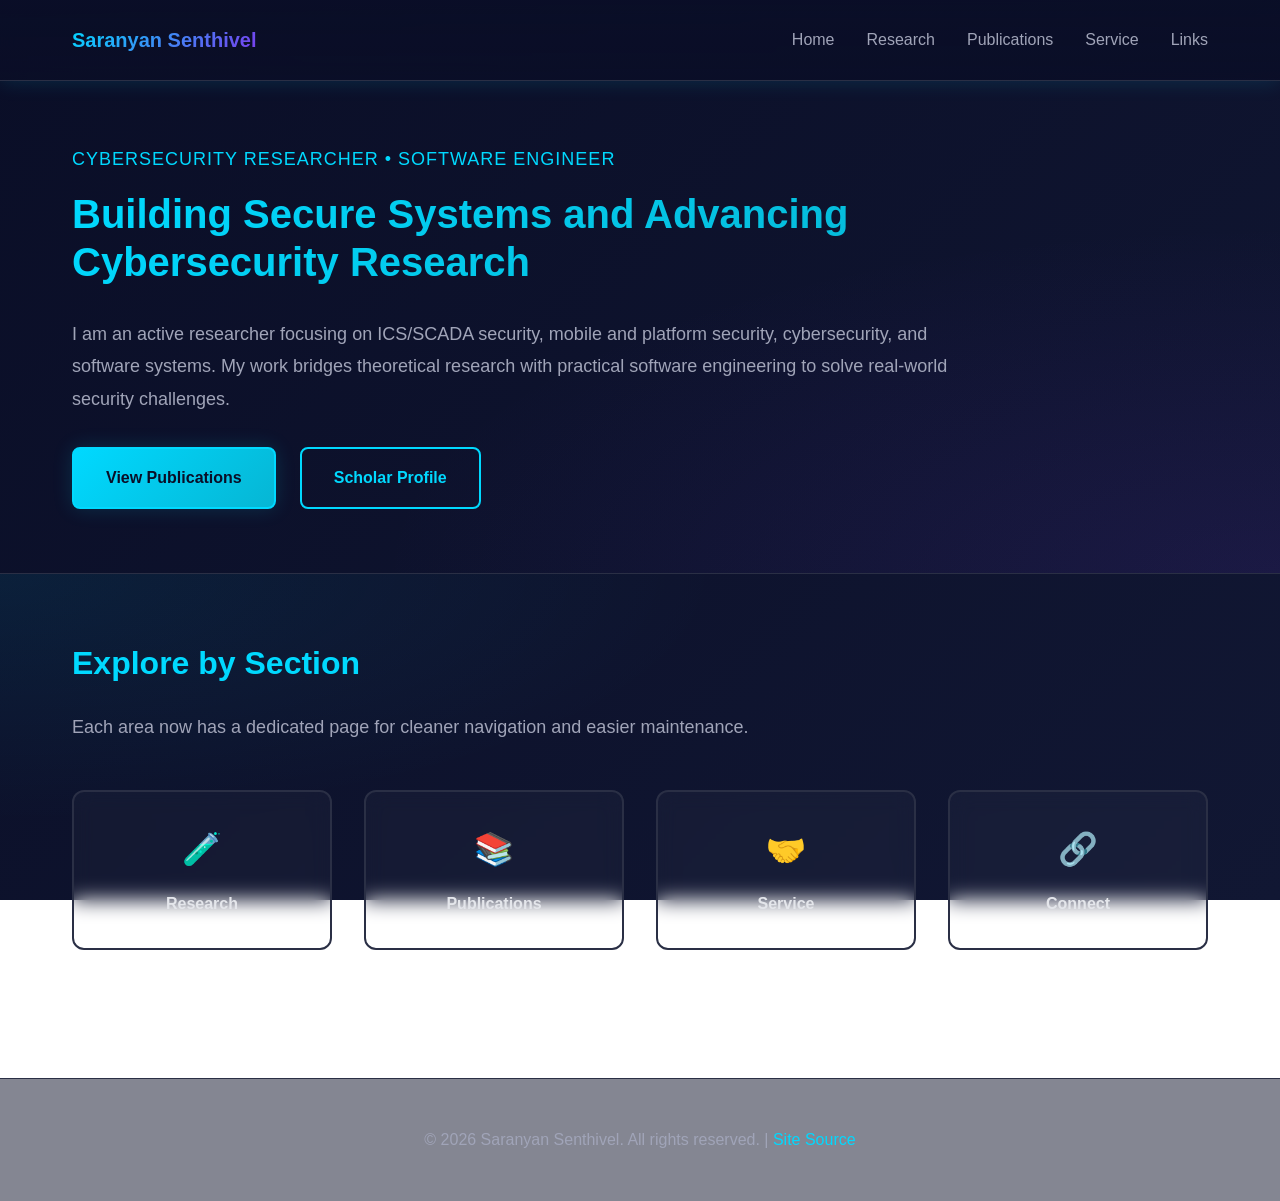
==== commit 64d5da50: "Add navigation links and new pages for research, publications, service, and links; update styles for" ====
--- a/index.html
+++ b/index.html
@@ -7,27 +7,25 @@
   <link rel="stylesheet" href="css/styles.css">
 </head>
 <body>
-  <!-- Navigation Header -->
   <header class="site-header">
     <div class="container">
       <div class="header-content">
         <div class="logo">
-          <a href="#home">Saranyan Senthivel</a>
+          <a href="index.html">Saranyan Senthivel</a>
         </div>
         <nav class="nav-menu">
-          <a href="#home" class="nav-link">Home</a>
-          <a href="#research" class="nav-link">Research</a>
-          <a href="#publications" class="nav-link">Publications</a>
-          <a href="#service" class="nav-link">Service</a>
-          <a href="#links" class="nav-link">Links</a>
+          <a href="index.html" class="nav-link active">Home</a>
+          <a href="pages/research.html" class="nav-link">Research</a>
+          <a href="pages/publications.html" class="nav-link">Publications</a>
+          <a href="pages/service.html" class="nav-link">Service</a>
+          <a href="pages/links.html" class="nav-link">Links</a>
         </nav>
       </div>
     </div>
   </header>
 
   <main>
-    <!-- Hero Section -->
-    <section id="home" class="hero-section">
+    <section class="hero-section">
       <div class="container">
         <div class="hero-content">
           <p class="eyebrow">Cybersecurity Researcher • Software Engineer</p>
@@ -38,171 +36,41 @@
             software engineering to solve real-world security challenges.
           </p>
           <div class="hero-actions">
-            <a href="#publications" class="btn btn-primary">View Publications</a>
-            <a href="#links" class="btn btn-secondary">Scholar Profile</a>
+            <a href="pages/publications.html" class="btn btn-primary">View Publications</a>
+            <a href="pages/links.html" class="btn btn-secondary">Scholar Profile</a>
           </div>
         </div>
       </div>
     </section>
 
-    <!-- Research Areas Section -->
-    <section id="research" class="section research-section">
+    <section class="section research-section">
       <div class="container">
-        <h2>Research Areas</h2>
-        <p class="section-subtitle">Core focus domains in cybersecurity and software engineering</p>
-        <div class="card-grid">
-          <div class="research-card">
-            <h3>ICS / SCADA Security</h3>
-            <p>Securing critical infrastructure and control systems against emerging threats.</p>
-          </div>
-          <div class="research-card">
-            <h3>Cybersecurity</h3>
-            <p>Defense mechanisms, threat analysis, and security protocols for digital systems.</p>
-          </div>
-          <div class="research-card">
-            <h3>Mobile & Platform Security</h3>
-            <p>Security challenges in mobile devices and platform ecosystems.</p>
-          </div>
-          <div class="research-card">
-            <h3>Software Systems</h3>
-            <p>Designing and analyzing robust software architectures with security in mind.</p>
-          </div>
-        </div>
-      </div>
-    </section>
-
-    <!-- Publications Section -->
-    <section id="publications" class="section publications-section">
-      <div class="container">
-        <h2>Selected Publications</h2>
-        <p class="section-subtitle">Recent research and contributions</p>
-        <div class="publication-list">
-          <div class="publication-item">
-            <h3>A SCADA system testbed for cybersecurity and forensic research and pedagogy</h3>
-            <p class="publication-meta">I Ahmed, V Roussev, W Johnson, S Senthivel, S Sudhakaran (2016) | Proceedings of the 2nd Annual Industrial Control System Security Workshop, 1-9</p>
-            <p class="publication-description">A practical SCADA testbed for cybersecurity experimentation, digital forensics research, and classroom pedagogy.</p>
-            <div class="publication-links">
-              <a href="https://dl.acm.org/doi/pdf/10.1145/3018981.3018984" target="_blank" rel="noopener noreferrer" class="link-icon">PDF</a>
-            </div>
-          </div>
-
-          <div class="publication-item">
-            <h3>SCADA network forensics of the PCCC protocol</h3>
-            <p class="publication-meta">S Senthivel, I Ahmed, V Roussev (2017) | Digital Investigation 22, S57-S65</p>
-            <p class="publication-description">Forensic analysis methods and artifacts for investigating SCADA network activity over the PCCC protocol. </p>
-            <div class="publication-links">
-              <a href="https://www.sciencedirect.com/science/article/pii/S1742287617301998" target="_blank" rel="noopener noreferrer" class="link-icon">Article</a>
-            </div>
-          </div>
-
-          <div class="publication-item">
-            <h3>Denial of engineering operations attacks in industrial control systems</h3>
-            <p class="publication-meta">S Senthivel, S Dhungana, H Yoo, I Ahmed, V Roussev (2018) | Proceedings of the Eighth ACM Conference on Data and Application Security and Privacy</p>
-            <p class="publication-description">Study of denial-of-engineering-operations attacks in ICS environments and their implications for operational resilience. </p>
-            <div class="publication-links">
-              <a href="https://dl.acm.org/doi/pdf/10.1145/3176258.3176319" target="_blank" rel="noopener noreferrer" class="link-icon">PDF</a>
-            </div>
-          </div>
-
-          <div class="publication-item">
-            <h3>First Steps, Lasting Impact: Platform-Aware Forensics for the Next Generation of Analysts</h3>
-            <p class="publication-meta">V Jain, S Sudhakaran, S Senthivel (2026) | arXiv preprint arXiv:2602.00160</p>
-            <p class="publication-description">A platform-aware forensics perspective for training and enabling future digital forensic analysts in evolving system environments.</p>
-            <div class="publication-links">
-              <a href="https://arxiv.org/pdf/2602.00160" target="_blank" rel="noopener noreferrer" class="link-icon">PDF</a>
-            </div>
-          </div>
-
-          <div class="publication-item">
-            <h3>PP3D: An In-Browser Vision-Based Defense Against Web Behavior Manipulation Attacks</h3>
-            <p class="publication-meta">S King, I Ozen, K Subramani, S Senthivel, P Vadrevu, R Perdisci (2025) | arXiv preprint arXiv:2510.18465</p>
-            <p class="publication-description">An in-browser, vision-based defense architecture for mitigating web behavior manipulation attacks.</p>
-            <div class="publication-links">
-              <a href="https://arxiv.org/pdf/2510.18465" target="_blank" rel="noopener noreferrer" class="link-icon">PDF</a>
-            </div>
-          </div>
-        </div>
-      </div>
-    </section>
-
-    <!-- Service Section -->
-    <section id="service" class="section service-section">
-      <div class="container">
-        <h2>Service Activities</h2>
-        <p class="section-subtitle">Professional contributions and community engagement</p>
-        <div class="service-grid">
-          <div class="service-card">
-            <h3>Reviewing</h3>
-            <!-- TODO: Add specific conferences, journals, and years -->
-            <ul>
-              <li>Placeholder: Conference Name (Year)</li>
-              <li>Placeholder: Journal Name (Year)</li>
-              <li>Placeholder: Workshop Name (Year)</li>
-            </ul>
-          </div>
-
-          <div class="service-card">
-            <h3>Mentoring & Advising</h3>
-            <!-- TODO: Add mentoring roles and details -->
-            <ul>
-              <li>Placeholder: Graduate student mentoring</li>
-              <li>Placeholder: Capstone project advisor</li>
-              <li>Placeholder: Research internship supervision</li>
-            </ul>
-          </div>
-
-          <div class="service-card">
-            <h3>Professional Service</h3>
-            <!-- TODO: Add professional roles and activities -->
-            <ul>
-              <li>Placeholder: Committee membership</li>
-              <li>Placeholder: Working group participation</li>
-              <li>Placeholder: Industry collaboration</li>
-            </ul>
-          </div>
-        </div>
-      </div>
-    </section>
-
-    <!-- Links / Profiles Section -->
-    <section id="links" class="section links-section">
-      <div class="container">
-        <h2>Connect & Explore</h2>
-        <p class="section-subtitle">Find my work and get in touch</p>
+        <h2>Explore by Section</h2>
+        <p class="section-subtitle">Each area now has a dedicated page for cleaner navigation and easier maintenance.</p>
         <div class="links-grid">
-          
-          <a href="https://scholar.google.com/citations?user=RIzBkIQAAAAJ&hl=en" target="_blank" class="link-card" title="Google Scholar Profile">
-            <span class="link-icon">🎓</span>
-            <span class="link-label">Google Scholar</span>
+          <a href="pages/research.html" class="link-card" title="Go to Research page">
+            <span class="link-icon">🧪</span>
+            <span class="link-label">Research</span>
           </a>
-          <a href="https://www.researchgate.net/profile/Saranyan-Senthivel" target="_blank" rel="noopener noreferrer" class="link-card" title="ResearchGate Profile">
-            <span class="link-icon">🔬</span>
-            <span class="link-label">ResearchGate</span>
+          <a href="pages/publications.html" class="link-card" title="Go to Publications page">
+            <span class="link-icon">📚</span>
+            <span class="link-label">Publications</span>
           </a>
-          <a href="https://github.com/userforbidden" target="_blank" class="link-card" title="GitHub Repository">
-            <span class="link-icon">⚙️</span>
-            <span class="link-label">GitHub</span>
+          <a href="pages/service.html" class="link-card" title="Go to Service page">
+            <span class="link-icon">🤝</span>
+            <span class="link-label">Service</span>
           </a>
-          <a href="https://www.linkedin.com/in/saranyansenthivel/" target="_blank" class="link-card" title="LinkedIn Profile">
-            <span class="link-icon">💼</span>
-            <span class="link-label">LinkedIn</span>
-          </a>
-          <a href="https://example.com/cv.pdf" target="_blank" class="link-card" title="Download CV">
-            <span class="link-icon">📄</span>
-            <span class="link-label">CV</span>
-          </a>
-          <a href="mailto:saranyansenthivel@gmail.com" class="link-card" title="Send Email">
-            <span class="link-icon">✉️</span>
-            <span class="link-label">Email</span>
+          <a href="pages/links.html" class="link-card" title="Go to Links page">
+            <span class="link-icon">🔗</span>
+            <span class="link-label">Connect</span>
           </a>
         </div>
       </div>
     </section>
 
-    <!-- Footer -->
     <footer class="footer">
       <div class="container">
-        <p>&copy; 2026 Saranyan Senthivel. All rights reserved. | <a href="https://github.com/userforbidden/userforbidden.github.io" target="_blank">Site Source</a></p>
+        <p>&copy; 2026 Saranyan Senthivel. All rights reserved. | <a href="https://github.com/userforbidden/userforbidden.github.io" target="_blank" rel="noopener noreferrer">Site Source</a></p>
       </div>
     </footer>
   </main>
--- a/css/styles.css
+++ b/css/styles.css
@@ -143,6 +143,14 @@
 
 .nav-link:hover {
   color: var(--color-accent-primary);
+}
+
+.nav-link.active {
+  color: var(--color-accent-primary);
+}
+
+.nav-link.active::after {
+  width: 100%;
 }
 
 .nav-link:hover::after {
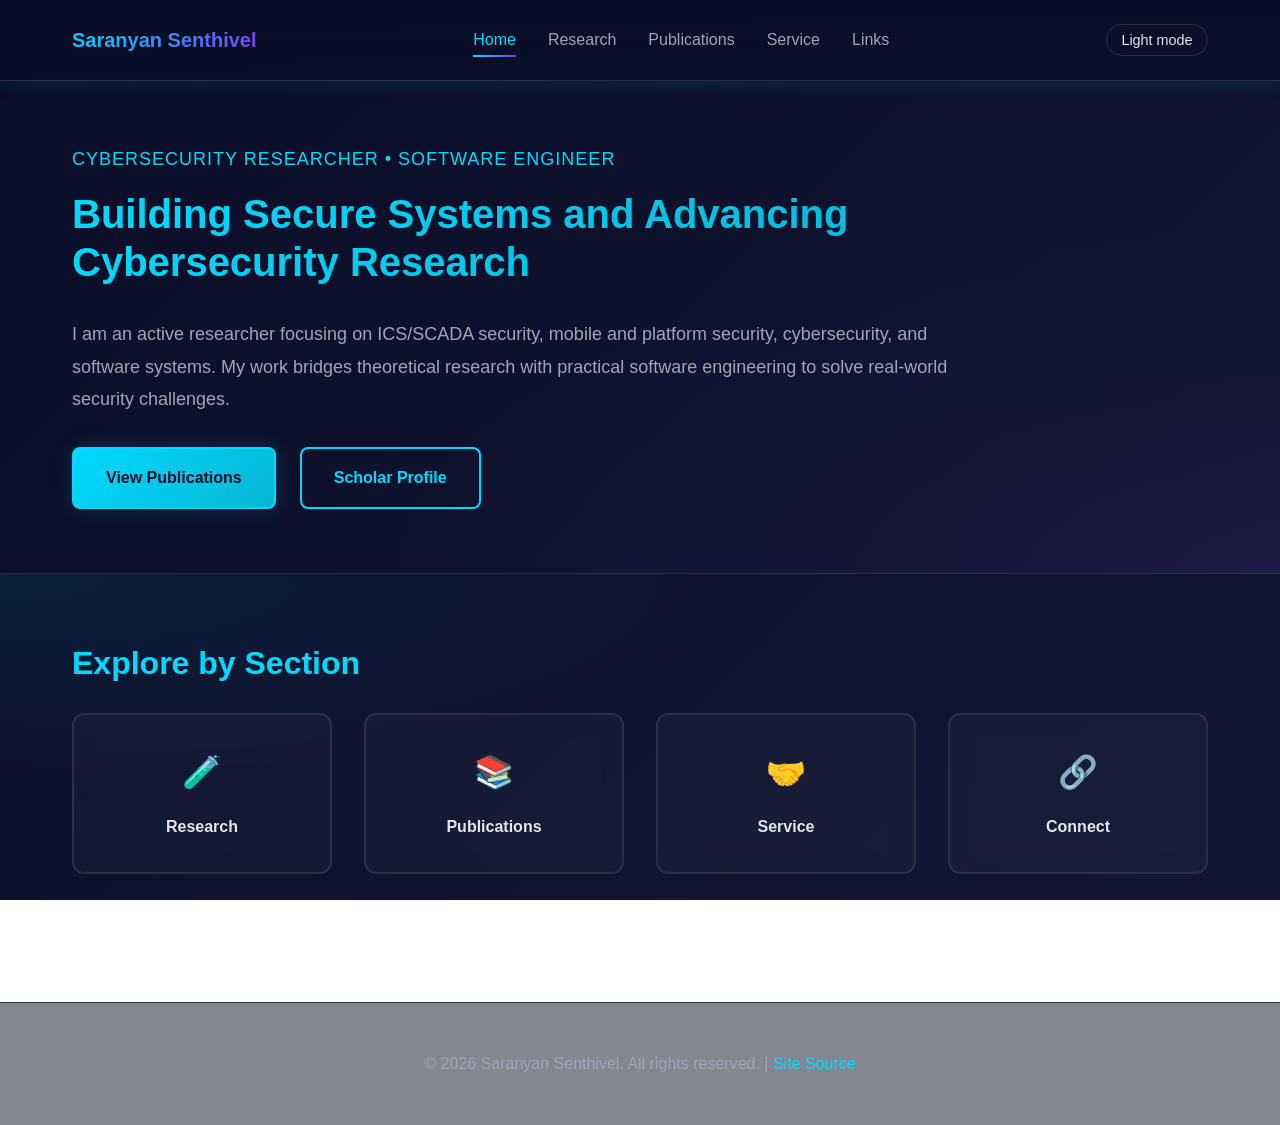
==== commit 9df93878: "Add theme toggle functionality and styles for light/dark mode" ====
--- a/index.html
+++ b/index.html
@@ -20,6 +20,7 @@
           <a href="pages/service.html" class="nav-link">Service</a>
           <a href="pages/links.html" class="nav-link">Links</a>
         </nav>
+        <button type="button" class="theme-toggle" data-theme-toggle aria-label="Switch color theme">Light mode</button>
       </div>
     </div>
   </header>
@@ -46,7 +47,6 @@
     <section class="section research-section">
       <div class="container">
         <h2>Explore by Section</h2>
-        <p class="section-subtitle">Each area now has a dedicated page for cleaner navigation and easier maintenance.</p>
         <div class="links-grid">
           <a href="pages/research.html" class="link-card" title="Go to Research page">
             <span class="link-icon">🧪</span>
--- a/css/styles.css
+++ b/css/styles.css
@@ -46,6 +46,21 @@
   --transition-slow: 350ms ease-in-out;
 }
 
+html[data-theme="light"] {
+  --color-bg-primary: #f5f8ff;
+  --color-bg-secondary: #e8eefc;
+  --color-bg-tertiary: #ffffff;
+  --color-text-primary: #0f1a34;
+  --color-text-secondary: #3f4f73;
+  --color-accent-primary: #006ad6;
+  --color-accent-secondary: #1f4bb8;
+  --color-accent-tertiary: #0b8f8b;
+  --color-border: #c8d3ea;
+  --glow-subtle: 0 0 20px rgba(0, 106, 214, 0.16);
+  --glow-medium: 0 0 30px rgba(0, 106, 214, 0.22);
+  --glow-accent: 0 0 36px rgba(31, 75, 184, 0.18);
+}
+
 * {
   margin: 0;
   padding: 0;
@@ -122,6 +137,29 @@
   gap: var(--spacing-lg);
 }
 
+.theme-toggle {
+  background: transparent;
+  color: var(--color-text-primary);
+  border: 1px solid var(--color-border);
+  border-radius: 999px;
+  padding: 0.45rem 0.9rem;
+  font-size: 0.9rem;
+  font-weight: var(--font-weight-medium);
+  cursor: pointer;
+  transition: all var(--transition-normal);
+}
+
+.theme-toggle:hover {
+  color: var(--color-accent-primary);
+  border-color: var(--color-accent-primary);
+  box-shadow: var(--glow-subtle);
+}
+
+.theme-toggle:focus-visible {
+  outline: 2px solid var(--color-accent-primary);
+  outline-offset: 2px;
+}
+
 .nav-link {
   color: var(--color-text-secondary);
   text-decoration: none;
@@ -177,6 +215,11 @@
   .nav-menu {
     flex-wrap: wrap;
     justify-content: center;
+  }
+
+  .theme-toggle {
+    width: 100%;
+    max-width: 220px;
   }
 }
 
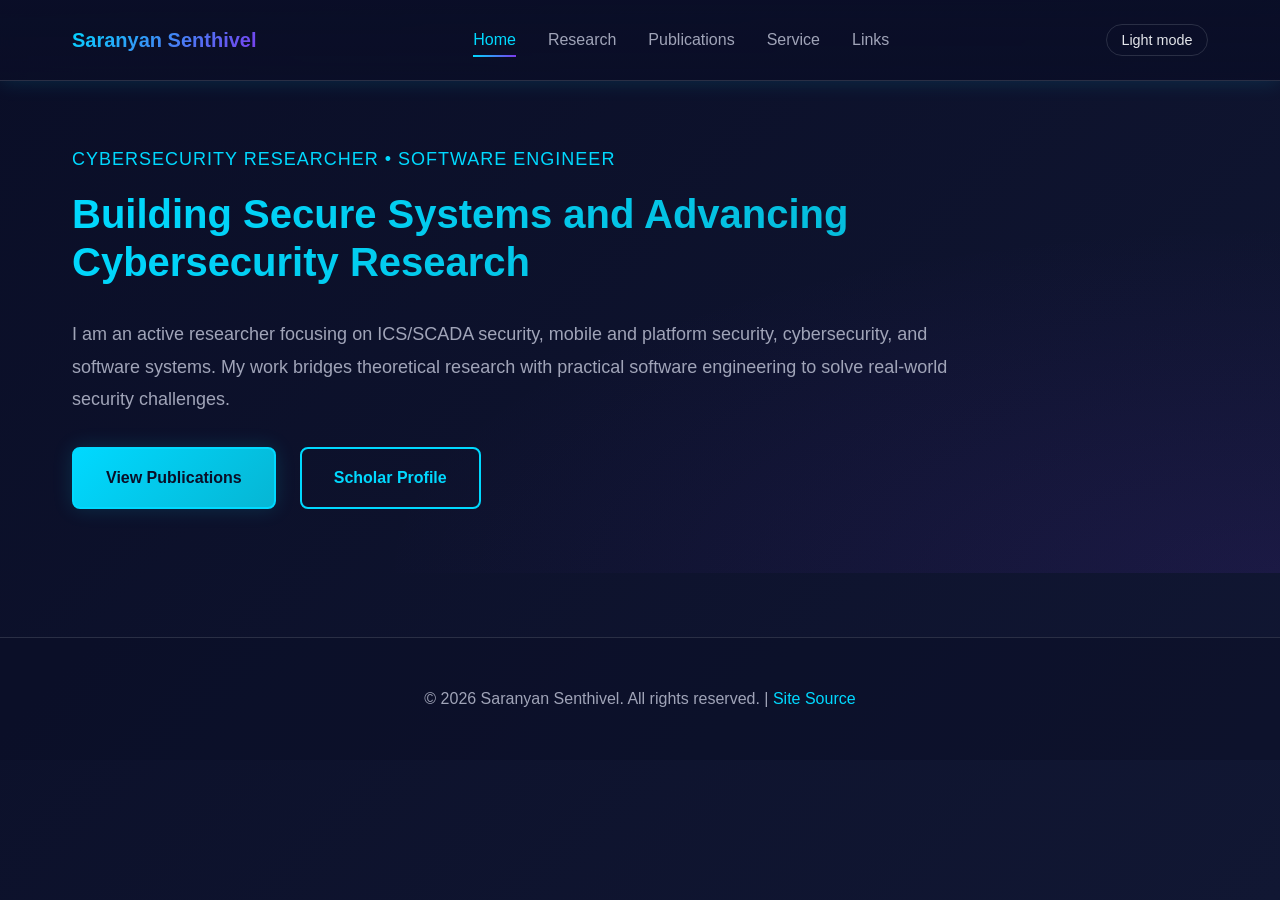
==== commit 55a1aea0: "Remove unused research section from the homepage" ====
--- a/index.html
+++ b/index.html
@@ -44,30 +44,6 @@
       </div>
     </section>
 
-    <section class="section research-section">
-      <div class="container">
-        <h2>Explore by Section</h2>
-        <div class="links-grid">
-          <a href="pages/research.html" class="link-card" title="Go to Research page">
-            <span class="link-icon">🧪</span>
-            <span class="link-label">Research</span>
-          </a>
-          <a href="pages/publications.html" class="link-card" title="Go to Publications page">
-            <span class="link-icon">📚</span>
-            <span class="link-label">Publications</span>
-          </a>
-          <a href="pages/service.html" class="link-card" title="Go to Service page">
-            <span class="link-icon">🤝</span>
-            <span class="link-label">Service</span>
-          </a>
-          <a href="pages/links.html" class="link-card" title="Go to Links page">
-            <span class="link-icon">🔗</span>
-            <span class="link-label">Connect</span>
-          </a>
-        </div>
-      </div>
-    </section>
-
     <footer class="footer">
       <div class="container">
         <p>&copy; 2026 Saranyan Senthivel. All rights reserved. | <a href="https://github.com/userforbidden/userforbidden.github.io" target="_blank" rel="noopener noreferrer">Site Source</a></p>
--- a/css/styles.css
+++ b/css/styles.css
@@ -208,18 +208,44 @@
 @media (max-width: 640px) {
   .header-content {
     flex-direction: column;
-    gap: var(--spacing-md);
+    align-items: stretch;
+    gap: var(--spacing-sm);
     text-align: center;
   }
   
   .nav-menu {
-    flex-wrap: wrap;
+    width: 100%;
+    display: grid;
+    grid-template-columns: repeat(3, minmax(0, 1fr));
+    gap: 0.5rem;
+  }
+
+  .nav-link {
+    display: inline-flex;
     justify-content: center;
+    align-items: center;
+    min-height: 40px;
+    padding: 0.3rem 0.45rem;
+    border: 1px solid var(--color-border);
+    border-radius: 8px;
+    background: rgba(255, 255, 255, 0.02);
   }
 
   .theme-toggle {
     width: 100%;
-    max-width: 220px;
+    min-height: 44px;
+    padding: 0.6rem 0.9rem;
+    font-size: 1rem;
+  }
+}
+
+@media (max-width: 420px) {
+  .nav-menu {
+    grid-template-columns: repeat(2, minmax(0, 1fr));
+  }
+
+  .nav-link {
+    font-size: 0.95rem;
   }
 }
 
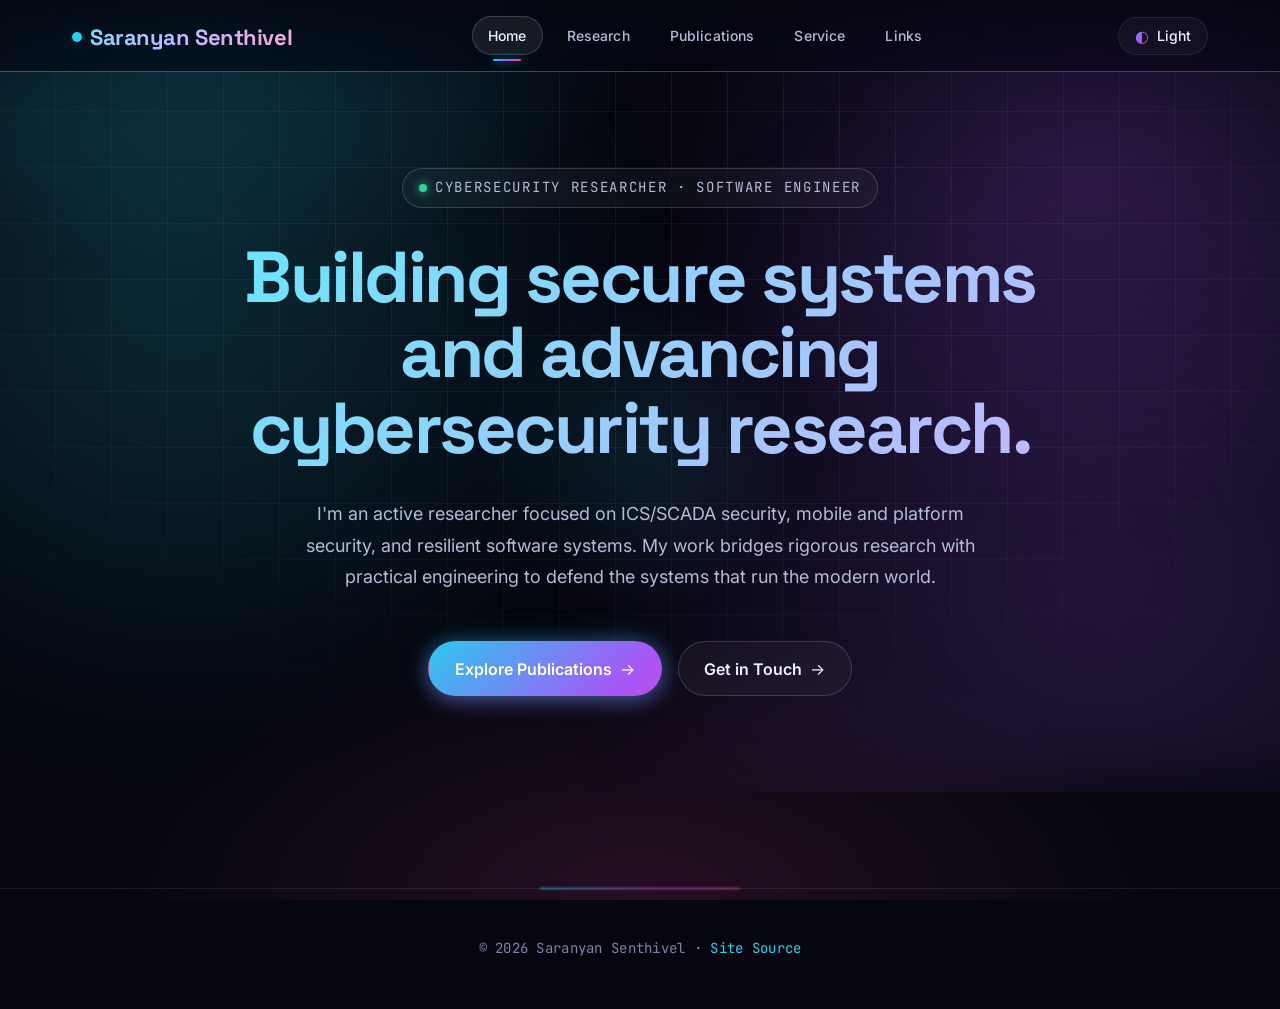
==== commit 74a58378: "Refactor code structure for improved readability and maintainability" ====
--- a/index.html
+++ b/index.html
@@ -3,10 +3,17 @@
 <head>
   <meta charset="UTF-8">
   <meta name="viewport" content="width=device-width, initial-scale=1.0">
-  <title>Saranyan Senthivel - Researcher & Software Engineer</title>
+  <meta name="description" content="Saranyan Senthivel — Cybersecurity researcher and software engineer working on ICS/SCADA security, mobile security, and software systems.">
+  <meta name="theme-color" content="#05060f">
+  <title>Saranyan Senthivel — Cybersecurity Researcher</title>
+  <link rel="preconnect" href="https://fonts.googleapis.com">
+  <link rel="preconnect" href="https://fonts.gstatic.com" crossorigin>
+  <link href="https://fonts.googleapis.com/css2?family=Inter:wght@400;500;600;700&family=Space+Grotesk:wght@500;600;700&family=JetBrains+Mono:wght@400;500&display=swap" rel="stylesheet">
   <link rel="stylesheet" href="css/styles.css">
 </head>
 <body>
+  <div class="cursor-glow" aria-hidden="true"></div>
+
   <header class="site-header">
     <div class="container">
       <div class="header-content">
@@ -20,7 +27,7 @@
           <a href="pages/service.html" class="nav-link">Service</a>
           <a href="pages/links.html" class="nav-link">Links</a>
         </nav>
-        <button type="button" class="theme-toggle" data-theme-toggle aria-label="Switch color theme">Light mode</button>
+        <button type="button" class="theme-toggle" data-theme-toggle aria-label="Switch color theme">Light</button>
       </div>
     </div>
   </header>
@@ -29,16 +36,16 @@
     <section class="hero-section">
       <div class="container">
         <div class="hero-content">
-          <p class="eyebrow">Cybersecurity Researcher • Software Engineer</p>
-          <h1 class="hero-title">Building Secure Systems and Advancing Cybersecurity Research</h1>
-          <p class="hero-description">
-            I am an active researcher focusing on ICS/SCADA security, mobile and platform security, 
-            cybersecurity, and software systems. My work bridges theoretical research with practical 
-            software engineering to solve real-world security challenges.
+          <p class="eyebrow reveal">Cybersecurity Researcher · Software Engineer</p>
+          <h1 class="hero-title reveal" data-delay="1">Building secure systems and advancing cybersecurity research.</h1>
+          <p class="hero-description reveal" data-delay="2">
+            I'm an active researcher focused on ICS/SCADA security, mobile and platform security,
+            and resilient software systems. My work bridges rigorous research with practical
+            engineering to defend the systems that run the modern world.
           </p>
-          <div class="hero-actions">
-            <a href="pages/publications.html" class="btn btn-primary">View Publications</a>
-            <a href="pages/links.html" class="btn btn-secondary">Scholar Profile</a>
+          <div class="hero-actions reveal" data-delay="3">
+            <a href="pages/publications.html" class="btn btn-primary">Explore Publications</a>
+            <a href="pages/links.html" class="btn btn-secondary">Get in Touch</a>
           </div>
         </div>
       </div>
@@ -46,11 +53,11 @@
 
     <footer class="footer">
       <div class="container">
-        <p>&copy; 2026 Saranyan Senthivel. All rights reserved. | <a href="https://github.com/userforbidden/userforbidden.github.io" target="_blank" rel="noopener noreferrer">Site Source</a></p>
+        <p>© <span id="year">2026</span> Saranyan Senthivel · <a href="https://github.com/userforbidden/userforbidden.github.io" target="_blank" rel="noopener noreferrer">Site Source</a></p>
       </div>
     </footer>
   </main>
 
   <script src="js/main.js"></script>
 </body>
-</html>+</html>
--- a/css/styles.css
+++ b/css/styles.css
@@ -1,67 +1,117 @@
 /* ==========================================================================
-   Global Styles
+   Futuristic UI — Saranyan Senthivel
+   ==========================================================================
+   Design system: dark cyber aesthetic with aurora gradients, glassmorphism,
+   animated grid background, and tactile micro-interactions.
    ========================================================================== */
 
 :root {
-  /* Colors - Dark Theme with Futuristic Accents */
-  --color-bg-primary: #0a0e27;
-  --color-bg-secondary: #111733;
-  --color-bg-tertiary: #1a1f3a;
-  --color-text-primary: #e4e6eb;
-  --color-text-secondary: #a0a4b8;
-  --color-accent-primary: #00d9ff;
-  --color-accent-secondary: #7c3aed;
-  --color-accent-tertiary: #06b6d4;
-  --color-border: #2a2f45;
-  
-  /* Glow Effects */
-  --glow-subtle: 0 0 20px rgba(0, 217, 255, 0.15);
-  --glow-medium: 0 0 30px rgba(0, 217, 255, 0.25);
-  --glow-accent: 0 0 40px rgba(124, 58, 237, 0.2);
-  
+  /* --- Color tokens (dark) --- */
+  --bg-0: #05060f;
+  --bg-1: #0a0c1f;
+  --bg-2: #11142b;
+  --surface-glass: rgba(255, 255, 255, 0.04);
+  --surface-glass-strong: rgba(255, 255, 255, 0.07);
+  --text-1: #eef2ff;
+  --text-2: #b4bbd6;
+  --text-3: #7d85a8;
+  --border-1: rgba(255, 255, 255, 0.08);
+  --border-2: rgba(255, 255, 255, 0.16);
+
+  /* Aurora accents */
+  --c-cyan: #22d3ee;
+  --c-violet: #a855f7;
+  --c-magenta: #ec4899;
+  --c-emerald: #34d399;
+  --c-amber: #fbbf24;
+  --accent: var(--c-cyan);
+  --accent-2: var(--c-violet);
+
+  /* Glows */
+  --glow-cyan: 0 0 24px rgba(34, 211, 238, 0.35);
+  --glow-violet: 0 0 32px rgba(168, 85, 247, 0.32);
+  --glow-soft: 0 8px 32px rgba(0, 0, 0, 0.45);
+  --glow-card: 0 20px 60px -20px rgba(34, 211, 238, 0.35),
+               0 8px 30px -10px rgba(168, 85, 247, 0.25);
+
+  /* Gradients */
+  --grad-aurora: linear-gradient(135deg, #22d3ee 0%, #a855f7 50%, #ec4899 100%);
+  --grad-aurora-soft: linear-gradient(135deg, rgba(34,211,238,0.15), rgba(168,85,247,0.15) 50%, rgba(236,72,153,0.15));
+  --grad-text: linear-gradient(135deg, #67e8f9 0%, #c4b5fd 50%, #f9a8d4 100%);
+
   /* Spacing */
-  --spacing-xs: 0.5rem;
-  --spacing-sm: 1rem;
-  --spacing-md: 1.5rem;
-  --spacing-lg: 2rem;
-  --spacing-xl: 3rem;
-  --spacing-xxl: 4rem;
-  
+  --s-1: 0.25rem;
+  --s-2: 0.5rem;
+  --s-3: 0.75rem;
+  --s-4: 1rem;
+  --s-5: 1.5rem;
+  --s-6: 2rem;
+  --s-7: 3rem;
+  --s-8: 4rem;
+  --s-9: 6rem;
+
   /* Typography */
-  --font-family-main: -apple-system, BlinkMacSystemFont, 'Segoe UI', Roboto, Oxygen, Ubuntu, Cantarell, sans-serif;
-  --font-size-base: 1rem;
-  --font-size-lg: 1.125rem;
-  --font-size-xl: 1.25rem;
-  --font-size-2xl: 1.5rem;
-  --font-size-3xl: 2rem;
-  --font-size-4xl: 2.5rem;
-  --font-weight-normal: 400;
-  --font-weight-medium: 500;
-  --font-weight-semibold: 600;
-  --font-weight-bold: 700;
-  
-  /* Transitions */
-  --transition-fast: 150ms ease-in-out;
-  --transition-normal: 250ms ease-in-out;
-  --transition-slow: 350ms ease-in-out;
-}
-
+  --font-sans: 'Inter', -apple-system, BlinkMacSystemFont, 'Segoe UI', Roboto, sans-serif;
+  --font-display: 'Space Grotesk', 'Inter', sans-serif;
+  --font-mono: 'JetBrains Mono', 'Fira Code', ui-monospace, monospace;
+
+  --fs-xs: 0.75rem;
+  --fs-sm: 0.875rem;
+  --fs-base: 1rem;
+  --fs-lg: 1.125rem;
+  --fs-xl: 1.375rem;
+  --fs-2xl: 1.75rem;
+  --fs-3xl: 2.25rem;
+  --fs-4xl: 3rem;
+  --fs-5xl: 4rem;
+
+  /* Motion */
+  --ease-out: cubic-bezier(0.22, 1, 0.36, 1);
+  --ease-in-out: cubic-bezier(0.65, 0, 0.35, 1);
+  --t-fast: 180ms var(--ease-out);
+  --t-med: 320ms var(--ease-out);
+  --t-slow: 600ms var(--ease-out);
+
+  /* Radii */
+  --r-sm: 8px;
+  --r-md: 14px;
+  --r-lg: 20px;
+  --r-xl: 28px;
+  --r-pill: 999px;
+}
+
+/* --- Light theme overrides --- */
 html[data-theme="light"] {
-  --color-bg-primary: #f5f8ff;
-  --color-bg-secondary: #e8eefc;
-  --color-bg-tertiary: #ffffff;
-  --color-text-primary: #0f1a34;
-  --color-text-secondary: #3f4f73;
-  --color-accent-primary: #006ad6;
-  --color-accent-secondary: #1f4bb8;
-  --color-accent-tertiary: #0b8f8b;
-  --color-border: #c8d3ea;
-  --glow-subtle: 0 0 20px rgba(0, 106, 214, 0.16);
-  --glow-medium: 0 0 30px rgba(0, 106, 214, 0.22);
-  --glow-accent: 0 0 36px rgba(31, 75, 184, 0.18);
-}
-
-* {
+  --bg-0: #f4f6ff;
+  --bg-1: #ffffff;
+  --bg-2: #eef1fb;
+  --surface-glass: rgba(255, 255, 255, 0.7);
+  --surface-glass-strong: rgba(255, 255, 255, 0.85);
+  --text-1: #0b1130;
+  --text-2: #3d4a78;
+  --text-3: #6b7aa8;
+  --border-1: rgba(11, 17, 48, 0.10);
+  --border-2: rgba(11, 17, 48, 0.18);
+  --c-cyan: #0891b2;
+  --c-violet: #7c3aed;
+  --c-magenta: #db2777;
+  --accent: var(--c-cyan);
+  --accent-2: var(--c-violet);
+  --glow-cyan: 0 0 22px rgba(8, 145, 178, 0.28);
+  --glow-violet: 0 0 28px rgba(124, 58, 237, 0.25);
+  --glow-soft: 0 10px 30px rgba(11, 17, 48, 0.12);
+  --glow-card: 0 20px 50px -20px rgba(8, 145, 178, 0.30),
+               0 10px 30px -15px rgba(124, 58, 237, 0.22);
+  --grad-text: linear-gradient(135deg, #0e7490 0%, #6d28d9 50%, #be185d 100%);
+}
+
+/* ==========================================================================
+   Reset & base
+   ========================================================================== */
+
+*,
+*::before,
+*::after {
   margin: 0;
   padding: 0;
   box-sizing: border-box;
@@ -69,244 +119,354 @@
 
 html {
   scroll-behavior: smooth;
+  -webkit-font-smoothing: antialiased;
+  -moz-osx-font-smoothing: grayscale;
+  text-rendering: optimizeLegibility;
 }
 
 body {
-  font-family: var(--font-family-main);
-  background: linear-gradient(135deg, var(--color-bg-primary) 0%, var(--color-bg-secondary) 100%);
-  color: var(--color-text-primary);
-  line-height: 1.6;
+  font-family: var(--font-sans);
+  background: var(--bg-0);
+  color: var(--text-1);
+  line-height: 1.65;
   min-height: 100vh;
-  background-attachment: fixed;
-}
-
-/* ==========================================================================
-   Container & Layout
+  position: relative;
+  overflow-x: hidden;
+}
+
+/* --- Animated aurora background --- */
+body::before,
+body::after {
+  content: '';
+  position: fixed;
+  inset: 0;
+  z-index: -2;
+  pointer-events: none;
+}
+
+body::before {
+  background:
+    radial-gradient(ellipse 60% 50% at 15% 0%, rgba(34, 211, 238, 0.18), transparent 60%),
+    radial-gradient(ellipse 50% 60% at 85% 20%, rgba(168, 85, 247, 0.20), transparent 65%),
+    radial-gradient(ellipse 70% 50% at 50% 100%, rgba(236, 72, 153, 0.14), transparent 60%),
+    var(--bg-0);
+  animation: auroraDrift 22s var(--ease-in-out) infinite alternate;
+}
+
+/* Subtle grid mesh overlay */
+body::after {
+  background-image:
+    linear-gradient(var(--border-1) 1px, transparent 1px),
+    linear-gradient(90deg, var(--border-1) 1px, transparent 1px);
+  background-size: 56px 56px;
+  background-position: -1px -1px;
+  mask-image: radial-gradient(ellipse 90% 70% at 50% 30%, black 30%, transparent 80%);
+  -webkit-mask-image: radial-gradient(ellipse 90% 70% at 50% 30%, black 30%, transparent 80%);
+  opacity: 0.7;
+  z-index: -1;
+}
+
+@keyframes auroraDrift {
+  0%   { transform: translate3d(0, 0, 0) scale(1); }
+  50%  { transform: translate3d(-2%, 1%, 0) scale(1.03); }
+  100% { transform: translate3d(2%, -1%, 0) scale(1.05); }
+}
+
+/* --- Custom selection --- */
+::selection {
+  background: rgba(34, 211, 238, 0.35);
+  color: var(--text-1);
+}
+
+/* --- Custom scrollbar --- */
+::-webkit-scrollbar { width: 12px; height: 12px; }
+::-webkit-scrollbar-track { background: var(--bg-1); }
+::-webkit-scrollbar-thumb {
+  background: linear-gradient(180deg, var(--c-cyan), var(--c-violet));
+  border: 3px solid var(--bg-1);
+  border-radius: var(--r-pill);
+}
+::-webkit-scrollbar-thumb:hover { filter: brightness(1.2); }
+
+/* ==========================================================================
+   Layout
    ========================================================================== */
 
 .container {
+  width: 100%;
   max-width: 1200px;
   margin: 0 auto;
-  padding: 0 var(--spacing-lg);
+  padding: 0 var(--s-6);
 }
 
 @media (max-width: 768px) {
-  .container {
-    padding: 0 var(--spacing-md);
-  }
-}
-
-/* ==========================================================================
-   Header & Navigation
+  .container { padding: 0 var(--s-5); }
+}
+
+/* ==========================================================================
+   Header / Navigation
    ========================================================================== */
 
 .site-header {
   position: sticky;
   top: 0;
   z-index: 1000;
-  background: linear-gradient(180deg, rgba(10, 14, 39, 0.95) 0%, rgba(10, 14, 39, 0.85) 100%);
-  backdrop-filter: blur(10px);
-  border-bottom: 1px solid var(--color-border);
-  box-shadow: var(--glow-subtle);
-  transition: background var(--transition-normal);
+  background: linear-gradient(180deg, rgba(5, 6, 15, 0.85), rgba(5, 6, 15, 0.55));
+  -webkit-backdrop-filter: blur(20px) saturate(180%);
+  backdrop-filter: blur(20px) saturate(180%);
+  border-bottom: 1px solid var(--border-1);
+  transition: background var(--t-med), border-color var(--t-med);
+}
+
+html[data-theme="light"] .site-header {
+  background: linear-gradient(180deg, rgba(255, 255, 255, 0.85), rgba(255, 255, 255, 0.6));
+}
+
+.site-header::after {
+  content: '';
+  position: absolute;
+  left: 0;
+  right: 0;
+  bottom: -1px;
+  height: 1px;
+  background: var(--grad-aurora);
+  opacity: 0.4;
 }
 
 .header-content {
   display: flex;
   justify-content: space-between;
   align-items: center;
-  padding: var(--spacing-md) 0;
+  padding: var(--s-4) 0;
+  gap: var(--s-5);
 }
 
 .logo {
-  font-size: var(--font-size-xl);
-  font-weight: var(--font-weight-bold);
-  background: linear-gradient(135deg, var(--color-accent-primary), var(--color-accent-secondary));
+  font-family: var(--font-display);
+  font-size: var(--fs-xl);
+  font-weight: 700;
+  letter-spacing: -0.02em;
+  position: relative;
+}
+
+.logo a {
+  text-decoration: none;
+  background: var(--grad-text);
   -webkit-background-clip: text;
   -webkit-text-fill-color: transparent;
   background-clip: text;
-}
-
-.logo a {
-  text-decoration: none;
-  color: inherit;
+  display: inline-flex;
+  align-items: center;
+  gap: var(--s-2);
+}
+
+.logo a::before {
+  content: '';
+  width: 10px;
+  height: 10px;
+  border-radius: 50%;
+  background: var(--c-cyan);
+  box-shadow: var(--glow-cyan);
+  animation: pulse 2.4s var(--ease-in-out) infinite;
+  flex-shrink: 0;
+}
+
+@keyframes pulse {
+  0%, 100% { opacity: 1; transform: scale(1); }
+  50%      { opacity: 0.6; transform: scale(0.85); }
 }
 
 .nav-menu {
   display: flex;
-  gap: var(--spacing-lg);
+  gap: var(--s-2);
+  align-items: center;
+}
+
+.nav-link {
+  position: relative;
+  color: var(--text-2);
+  text-decoration: none;
+  font-weight: 500;
+  font-size: var(--fs-sm);
+  padding: var(--s-2) var(--s-4);
+  border-radius: var(--r-pill);
+  transition: color var(--t-fast), background var(--t-fast);
+  letter-spacing: 0.01em;
+}
+
+.nav-link:hover {
+  color: var(--text-1);
+  background: var(--surface-glass);
+}
+
+.nav-link.active {
+  color: var(--text-1);
+  background: var(--surface-glass-strong);
+  box-shadow: inset 0 0 0 1px var(--border-2);
+}
+
+.nav-link.active::before {
+  content: '';
+  position: absolute;
+  left: 50%;
+  bottom: -6px;
+  transform: translateX(-50%);
+  width: 28px;
+  height: 2px;
+  background: var(--grad-aurora);
+  border-radius: var(--r-pill);
+  box-shadow: 0 0 10px rgba(34, 211, 238, 0.7);
 }
 
 .theme-toggle {
-  background: transparent;
-  color: var(--color-text-primary);
-  border: 1px solid var(--color-border);
-  border-radius: 999px;
-  padding: 0.45rem 0.9rem;
-  font-size: 0.9rem;
-  font-weight: var(--font-weight-medium);
+  background: var(--surface-glass);
+  color: var(--text-1);
+  border: 1px solid var(--border-1);
+  border-radius: var(--r-pill);
+  padding: 0.5rem 1rem;
+  font-size: var(--fs-sm);
+  font-weight: 500;
   cursor: pointer;
-  transition: all var(--transition-normal);
-}
-
-.theme-toggle:hover {
-  color: var(--color-accent-primary);
-  border-color: var(--color-accent-primary);
-  box-shadow: var(--glow-subtle);
-}
-
-.theme-toggle:focus-visible {
-  outline: 2px solid var(--color-accent-primary);
-  outline-offset: 2px;
-}
-
-.nav-link {
-  color: var(--color-text-secondary);
-  text-decoration: none;
-  font-weight: var(--font-weight-medium);
-  transition: color var(--transition-fast);
-  position: relative;
-}
-
-.nav-link::after {
-  content: '';
-  position: absolute;
-  bottom: -4px;
-  left: 0;
-  width: 0;
-  height: 2px;
-  background: linear-gradient(90deg, var(--color-accent-primary), var(--color-accent-secondary));
-  transition: width var(--transition-normal);
-}
-
-.nav-link:hover {
-  color: var(--color-accent-primary);
-}
-
-.nav-link.active {
-  color: var(--color-accent-primary);
-}
-
-.nav-link.active::after {
-  width: 100%;
-}
-
-.nav-link:hover::after {
-  width: 100%;
-}
-
-@media (max-width: 768px) {
-  .nav-menu {
-    gap: var(--spacing-md);
-  }
-  
-  .nav-link {
-    font-size: var(--font-size-base);
-  }
-}
-
-@media (max-width: 640px) {
-  .header-content {
-    flex-direction: column;
-    align-items: stretch;
-    gap: var(--spacing-sm);
-    text-align: center;
-  }
-  
-  .nav-menu {
-    width: 100%;
-    display: grid;
-    grid-template-columns: repeat(3, minmax(0, 1fr));
-    gap: 0.5rem;
-  }
-
-  .nav-link {
-    display: inline-flex;
-    justify-content: center;
-    align-items: center;
-    min-height: 40px;
-    padding: 0.3rem 0.45rem;
-    border: 1px solid var(--color-border);
-    border-radius: 8px;
-    background: rgba(255, 255, 255, 0.02);
-  }
-
-  .theme-toggle {
-    width: 100%;
-    min-height: 44px;
-    padding: 0.6rem 0.9rem;
-    font-size: 1rem;
-  }
-}
-
-@media (max-width: 420px) {
-  .nav-menu {
-    grid-template-columns: repeat(2, minmax(0, 1fr));
-  }
-
-  .nav-link {
-    font-size: 0.95rem;
-  }
-}
-
-/* ==========================================================================
-   Hero Section
-   ========================================================================== */
-
-.hero-section {
-  padding: var(--spacing-xxl) 0;
-  background: radial-gradient(ellipse at bottom right, rgba(124, 58, 237, 0.1) 0%, transparent 50%);
-}
-
-.hero-content {
-  max-width: 900px;
-}
-
-.eyebrow {
-  font-size: var(--font-size-lg);
-  color: var(--color-accent-primary);
-  font-weight: var(--font-weight-medium);
-  margin-bottom: var(--spacing-sm);
-  text-transform: uppercase;
-  letter-spacing: 1px;
-}
-
-.hero-title {
-  font-size: var(--font-size-4xl);
-  font-weight: var(--font-weight-bold);
-  line-height: 1.2;
-  margin-bottom: var(--spacing-lg);
-  background: linear-gradient(135deg, var(--color-accent-primary), var(--color-accent-tertiary));
+  transition: all var(--t-fast);
+  display: inline-flex;
+  align-items: center;
+  gap: var(--s-2);
+  font-family: inherit;
+}
+
+.theme-toggle::before {
+  content: '◐';
+  font-size: 1rem;
+  background: var(--grad-aurora);
   -webkit-background-clip: text;
   -webkit-text-fill-color: transparent;
   background-clip: text;
 }
 
+.theme-toggle:hover {
+  border-color: var(--accent);
+  color: var(--accent);
+  box-shadow: var(--glow-cyan);
+  transform: translateY(-1px);
+}
+
+.theme-toggle:focus-visible {
+  outline: 2px solid var(--accent);
+  outline-offset: 3px;
+}
+
+/* Mobile nav */
+@media (max-width: 768px) {
+  .header-content {
+    flex-wrap: wrap;
+    gap: var(--s-3);
+  }
+  .nav-menu {
+    order: 3;
+    width: 100%;
+    justify-content: center;
+    flex-wrap: wrap;
+  }
+  .nav-link {
+    padding: var(--s-2) var(--s-3);
+    font-size: var(--fs-sm);
+  }
+}
+
+/* ==========================================================================
+   Hero
+   ========================================================================== */
+
+.hero-section {
+  position: relative;
+  padding: var(--s-9) 0 var(--s-9);
+  overflow: hidden;
+}
+
+.hero-section::before {
+  content: '';
+  position: absolute;
+  top: 50%;
+  left: 50%;
+  width: 120%;
+  height: 100%;
+  transform: translate(-50%, -50%);
+  background:
+    radial-gradient(circle at 20% 30%, rgba(34, 211, 238, 0.18), transparent 35%),
+    radial-gradient(circle at 80% 70%, rgba(168, 85, 247, 0.20), transparent 40%);
+  filter: blur(40px);
+  pointer-events: none;
+  z-index: -1;
+}
+
+.hero-content {
+  max-width: 920px;
+  margin: 0 auto;
+  text-align: center;
+  position: relative;
+}
+
+.eyebrow {
+  display: inline-flex;
+  align-items: center;
+  gap: var(--s-2);
+  font-family: var(--font-mono);
+  font-size: var(--fs-sm);
+  color: var(--text-2);
+  background: var(--surface-glass);
+  border: 1px solid var(--border-2);
+  padding: 0.45rem 1rem;
+  border-radius: var(--r-pill);
+  text-transform: uppercase;
+  letter-spacing: 0.12em;
+  margin-bottom: var(--s-6);
+  -webkit-backdrop-filter: blur(10px);
+  backdrop-filter: blur(10px);
+}
+
+.eyebrow::before {
+  content: '';
+  width: 8px;
+  height: 8px;
+  border-radius: 50%;
+  background: var(--c-emerald);
+  box-shadow: 0 0 10px var(--c-emerald);
+  animation: pulse 1.8s var(--ease-in-out) infinite;
+}
+
+.hero-title {
+  font-family: var(--font-display);
+  font-size: clamp(2.25rem, 5vw + 1rem, 4.5rem);
+  font-weight: 700;
+  line-height: 1.05;
+  letter-spacing: -0.035em;
+  margin-bottom: var(--s-6);
+  background: var(--grad-text);
+  -webkit-background-clip: text;
+  -webkit-text-fill-color: transparent;
+  background-clip: text;
+  background-size: 200% 200%;
+  animation: shimmer 8s var(--ease-in-out) infinite;
+}
+
+@keyframes shimmer {
+  0%, 100% { background-position: 0% 50%; }
+  50%      { background-position: 100% 50%; }
+}
+
 .hero-description {
-  font-size: var(--font-size-lg);
-  color: var(--color-text-secondary);
-  margin-bottom: var(--spacing-lg);
-  line-height: 1.8;
+  font-size: var(--fs-lg);
+  color: var(--text-2);
+  margin: 0 auto var(--s-7);
+  line-height: 1.75;
+  max-width: 720px;
 }
 
 .hero-actions {
   display: flex;
-  gap: var(--spacing-md);
+  gap: var(--s-4);
   flex-wrap: wrap;
-}
-
-@media (max-width: 768px) {
-  .hero-section {
-    padding: var(--spacing-xl) 0;
-  }
-  
-  .hero-title {
-    font-size: var(--font-size-3xl);
-  }
-  
-  .hero-description {
-    font-size: var(--font-size-base);
-  }
+  justify-content: center;
 }
 
 /* ==========================================================================
@@ -314,346 +474,575 @@
    ========================================================================== */
 
 .btn {
-  display: inline-block;
-  padding: var(--spacing-sm) var(--spacing-lg);
-  border-radius: 8px;
-  font-weight: var(--font-weight-semibold);
+  position: relative;
+  display: inline-flex;
+  align-items: center;
+  gap: var(--s-2);
+  padding: 0.85rem 1.6rem;
+  border-radius: var(--r-pill);
+  font-weight: 600;
+  font-size: var(--fs-base);
   text-decoration: none;
   cursor: pointer;
-  border: 2px solid;
-  transition: all var(--transition-normal);
-  font-size: var(--font-size-base);
-}
+  border: 1px solid transparent;
+  transition: transform var(--t-fast), box-shadow var(--t-med), background var(--t-fast);
+  font-family: inherit;
+  overflow: hidden;
+  isolation: isolate;
+}
+
+.btn::after {
+  content: '→';
+  transition: transform var(--t-fast);
+  font-weight: 400;
+}
+
+.btn:hover::after { transform: translateX(4px); }
 
 .btn-primary {
-  background: linear-gradient(135deg, var(--color-accent-primary), var(--color-accent-tertiary));
-  color: var(--color-bg-primary);
-  border-color: var(--color-accent-primary);
-  box-shadow: var(--glow-subtle);
+  background: var(--grad-aurora);
+  color: #fff;
+  box-shadow: var(--glow-cyan), 0 6px 20px rgba(168, 85, 247, 0.35);
+  background-size: 180% 180%;
+  background-position: 0% 50%;
 }
 
 .btn-primary:hover {
+  background-position: 100% 50%;
   transform: translateY(-2px);
-  box-shadow: var(--glow-medium);
+  box-shadow: 0 0 32px rgba(34, 211, 238, 0.55), 0 10px 30px rgba(168, 85, 247, 0.45);
 }
 
 .btn-secondary {
-  background: transparent;
-  color: var(--color-accent-primary);
-  border-color: var(--color-accent-primary);
+  background: var(--surface-glass);
+  color: var(--text-1);
+  border-color: var(--border-2);
+  -webkit-backdrop-filter: blur(10px);
+  backdrop-filter: blur(10px);
 }
 
 .btn-secondary:hover {
-  background: rgba(0, 217, 255, 0.1);
+  border-color: var(--accent);
+  color: var(--accent);
+  background: var(--surface-glass-strong);
   transform: translateY(-2px);
-  box-shadow: var(--glow-subtle);
-}
-
-/* ==========================================================================
-   Section Styles
+  box-shadow: var(--glow-cyan);
+}
+
+.btn:focus-visible {
+  outline: 2px solid var(--accent);
+  outline-offset: 3px;
+}
+
+/* ==========================================================================
+   Sections
    ========================================================================== */
 
 .section {
-  padding: var(--spacing-xxl) 0;
-  border-top: 1px solid var(--color-border);
+  padding: var(--s-9) 0;
+  position: relative;
 }
 
 .section h2 {
-  font-size: var(--font-size-3xl);
-  font-weight: var(--font-weight-bold);
-  margin-bottom: var(--spacing-md);
-  color: var(--color-accent-primary);
+  font-family: var(--font-display);
+  font-size: clamp(1.75rem, 3vw + 0.5rem, 2.75rem);
+  font-weight: 700;
+  letter-spacing: -0.025em;
+  margin-bottom: var(--s-3);
+  background: var(--grad-text);
+  -webkit-background-clip: text;
+  -webkit-text-fill-color: transparent;
+  background-clip: text;
+  display: inline-block;
 }
 
 .section-subtitle {
-  font-size: var(--font-size-lg);
-  color: var(--color-text-secondary);
-  margin-bottom: var(--spacing-xl);
-}
-
-/* Research Section */
-.research-section {
-  background: radial-gradient(ellipse at top left, rgba(0, 217, 255, 0.08) 0%, transparent 40%);
-}
+  font-size: var(--fs-lg);
+  color: var(--text-2);
+  margin-bottom: var(--s-7);
+  max-width: 680px;
+}
+
+/* ==========================================================================
+   Cards (research, service, etc.)
+   ========================================================================== */
 
 .card-grid {
   display: grid;
-  grid-template-columns: repeat(auto-fit, minmax(250px, 1fr));
-  gap: var(--spacing-lg);
-  margin-top: var(--spacing-lg);
-}
-
+  grid-template-columns: repeat(auto-fit, minmax(280px, 1fr));
+  gap: var(--s-5);
+}
+
+.research-card,
+.service-card {
+  position: relative;
+  background: var(--surface-glass);
+  border: 1px solid var(--border-1);
+  border-radius: var(--r-lg);
+  padding: var(--s-6);
+  transition: transform var(--t-med), border-color var(--t-med), background var(--t-med);
+  -webkit-backdrop-filter: blur(14px);
+  backdrop-filter: blur(14px);
+  overflow: hidden;
+  isolation: isolate;
+}
+
+.research-card::before,
+.service-card::before {
+  content: '';
+  position: absolute;
+  inset: 0;
+  border-radius: inherit;
+  padding: 1px;
+  background: var(--grad-aurora);
+  -webkit-mask: linear-gradient(#000 0 0) content-box, linear-gradient(#000 0 0);
+  -webkit-mask-composite: xor;
+          mask-composite: exclude;
+  opacity: 0;
+  transition: opacity var(--t-med);
+  pointer-events: none;
+  z-index: 1;
+}
+
+.research-card::after,
+.service-card::after {
+  content: '';
+  position: absolute;
+  top: -2px;
+  right: -2px;
+  width: 80px;
+  height: 80px;
+  background: radial-gradient(circle, rgba(34, 211, 238, 0.4), transparent 70%);
+  filter: blur(20px);
+  opacity: 0;
+  transition: opacity var(--t-med);
+  pointer-events: none;
+  z-index: 0;
+}
+
+.research-card:hover,
+.service-card:hover {
+  transform: translateY(-6px);
+  background: var(--surface-glass-strong);
+}
+
+.research-card:hover::before,
+.service-card:hover::before,
+.research-card:hover::after,
+.service-card:hover::after { opacity: 1; }
+
+.research-card h3,
+.service-card h3 {
+  font-family: var(--font-display);
+  font-size: var(--fs-xl);
+  color: var(--text-1);
+  margin-bottom: var(--s-3);
+  letter-spacing: -0.015em;
+  position: relative;
+  z-index: 2;
+}
+
+.research-card p {
+  color: var(--text-2);
+  line-height: 1.7;
+  position: relative;
+  z-index: 2;
+}
+
+/* Numbered indicator on research cards */
 .research-card {
-  background: rgba(255, 255, 255, 0.03);
-  border: 1px solid var(--color-border);
-  border-radius: 12px;
-  padding: var(--spacing-lg);
-  transition: all var(--transition-normal);
-  backdrop-filter: blur(10px);
-}
-
-.research-card h3 {
-  font-size: var(--font-size-lg);
-  color: var(--color-accent-primary);
-  margin-bottom: var(--spacing-sm);
-}
-
-.research-card p {
-  color: var(--color-text-secondary);
-  line-height: 1.7;
-}
-
-.research-card:hover {
-  background: rgba(255, 255, 255, 0.06);
-  border-color: var(--color-accent-primary);
-  transform: translateY(-4px);
-  box-shadow: var(--glow-accent);
-}
-
-/* Publications Section */
-.publications-section {
-  background: radial-gradient(ellipse at bottom left, rgba(124, 58, 237, 0.08) 0%, transparent 40%);
-}
+  counter-increment: research-counter;
+}
+.card-grid { counter-reset: research-counter; }
+.research-card h3::before {
+  content: counter(research-counter, decimal-leading-zero);
+  display: block;
+  font-family: var(--font-mono);
+  font-size: var(--fs-xs);
+  color: var(--accent);
+  letter-spacing: 0.15em;
+  margin-bottom: var(--s-2);
+  font-weight: 500;
+}
+
+/* Service card lists */
+.service-grid {
+  display: grid;
+  grid-template-columns: repeat(auto-fit, minmax(280px, 1fr));
+  gap: var(--s-5);
+}
+
+.service-card ul {
+  list-style: none;
+  position: relative;
+  z-index: 2;
+}
+
+.service-card li {
+  color: var(--text-2);
+  margin-bottom: var(--s-3);
+  padding-left: var(--s-5);
+  position: relative;
+  line-height: 1.6;
+}
+
+.service-card li::before {
+  content: '';
+  position: absolute;
+  left: 0;
+  top: 0.55em;
+  width: 12px;
+  height: 2px;
+  background: var(--grad-aurora);
+  border-radius: var(--r-pill);
+}
+
+.service-card li strong {
+  color: var(--text-1);
+  font-weight: 600;
+  background: var(--grad-text);
+  -webkit-background-clip: text;
+  -webkit-text-fill-color: transparent;
+  background-clip: text;
+}
+
+.service-card li em {
+  font-style: italic;
+  color: var(--text-1);
+}
+
+/* ==========================================================================
+   Publications
+   ========================================================================== */
 
 .publication-list {
   display: flex;
   flex-direction: column;
-  gap: var(--spacing-lg);
+  gap: var(--s-5);
 }
 
 .publication-item {
-  background: rgba(255, 255, 255, 0.02);
-  border-left: 4px solid var(--color-accent-primary);
-  border-radius: 8px;
-  padding: var(--spacing-lg);
-  transition: all var(--transition-normal);
-}
+  position: relative;
+  background: var(--surface-glass);
+  border: 1px solid var(--border-1);
+  border-radius: var(--r-lg);
+  padding: var(--s-6);
+  transition: transform var(--t-med), border-color var(--t-med), background var(--t-med);
+  -webkit-backdrop-filter: blur(14px);
+  backdrop-filter: blur(14px);
+  overflow: hidden;
+}
+
+.publication-item::before {
+  content: '';
+  position: absolute;
+  left: 0;
+  top: 10%;
+  bottom: 10%;
+  width: 3px;
+  background: var(--grad-aurora);
+  border-radius: 0 var(--r-pill) var(--r-pill) 0;
+  transition: top var(--t-med), bottom var(--t-med);
+}
+
+.publication-item:hover {
+  background: var(--surface-glass-strong);
+  border-color: var(--border-2);
+  transform: translateX(4px);
+}
+
+.publication-item:hover::before { top: 0; bottom: 0; }
 
 .publication-item h3 {
-  font-size: var(--font-size-lg);
-  color: var(--color-accent-tertiary);
-  margin-bottom: var(--spacing-xs);
+  font-family: var(--font-display);
+  font-size: var(--fs-xl);
+  color: var(--text-1);
+  margin-bottom: var(--s-3);
+  letter-spacing: -0.015em;
+  line-height: 1.35;
 }
 
 .publication-meta {
-  font-size: var(--font-size-base);
-  color: var(--color-text-secondary);
-  margin-bottom: var(--spacing-sm);
+  font-family: var(--font-mono);
+  font-size: var(--fs-xs);
+  color: var(--text-3);
+  margin-bottom: var(--s-3);
+  letter-spacing: 0.02em;
+  line-height: 1.6;
 }
 
 .publication-description {
-  color: var(--color-text-secondary);
-  margin-bottom: var(--spacing-md);
+  color: var(--text-2);
+  margin-bottom: var(--s-4);
   line-height: 1.7;
 }
 
 .publication-links {
   display: flex;
-  gap: var(--spacing-md);
-}
-
-.link-icon {
-  color: var(--color-accent-primary);
+  gap: var(--s-3);
+  flex-wrap: wrap;
+}
+
+.publication-links .link-icon {
+  display: inline-flex;
+  align-items: center;
+  gap: var(--s-2);
+  padding: 0.4rem 0.9rem;
+  border-radius: var(--r-pill);
+  background: var(--surface-glass);
+  border: 1px solid var(--border-2);
+  color: var(--text-1);
   text-decoration: none;
-  font-weight: var(--font-weight-semibold);
-  transition: color var(--transition-fast);
-}
-
-.link-icon:hover {
-  color: var(--color-accent-tertiary);
-}
-
-.publication-item:hover {
-  background: rgba(255, 255, 255, 0.05);
-  border-left-color: var(--color-accent-tertiary);
-}
-
-/* Service Section */
-.service-section {
-  background: radial-gradient(ellipse at top right, rgba(6, 182, 212, 0.08) 0%, transparent 40%);
-}
-
-.service-grid {
-  display: grid;
-  grid-template-columns: repeat(auto-fit, minmax(280px, 1fr));
-  gap: var(--spacing-lg);
-}
-
-.service-card {
-  background: rgba(255, 255, 255, 0.03);
-  border: 1px solid var(--color-border);
-  border-radius: 12px;
-  padding: var(--spacing-lg);
-  transition: all var(--transition-normal);
-  backdrop-filter: blur(10px);
-}
-
-.service-card h3 {
-  font-size: var(--font-size-lg);
-  color: var(--color-accent-tertiary);
-  margin-bottom: var(--spacing-md);
-}
-
-.service-card ul {
-  list-style: none;
-}
-
-.service-card li {
-  color: var(--color-text-secondary);
-  margin-bottom: var(--spacing-sm);
-  padding-left: var(--spacing-md);
-  position: relative;
-}
-
-.service-card li::before {
-  content: '→';
-  position: absolute;
-  left: 0;
-  color: var(--color-accent-primary);
-}
-
-.service-card:hover {
-  background: rgba(255, 255, 255, 0.06);
-  border-color: var(--color-accent-tertiary);
-  transform: translateY(-4px);
-  box-shadow: var(--glow-accent);
-}
-
-/* Links Section */
-.links-section {
-  background: radial-gradient(ellipse at center, rgba(0, 217, 255, 0.05) 0%, transparent 50%);
-}
+  font-weight: 500;
+  font-size: var(--fs-sm);
+  transition: all var(--t-fast);
+}
+
+.publication-links .link-icon::before {
+  content: '↗';
+  color: var(--accent);
+  transition: transform var(--t-fast);
+}
+
+.publication-links .link-icon:hover {
+  border-color: var(--accent);
+  color: var(--accent);
+  box-shadow: var(--glow-cyan);
+  transform: translateY(-2px);
+}
+
+.publication-links .link-icon:hover::before { transform: translate(2px, -2px); }
+
+/* ==========================================================================
+   Links page
+   ========================================================================== */
 
 .links-grid {
   display: grid;
-  grid-template-columns: repeat(auto-fit, minmax(150px, 1fr));
-  gap: var(--spacing-lg);
+  grid-template-columns: repeat(auto-fit, minmax(180px, 1fr));
+  gap: var(--s-5);
 }
 
 .link-card {
+  position: relative;
   display: flex;
   flex-direction: column;
   align-items: center;
   justify-content: center;
-  gap: var(--spacing-sm);
-  padding: var(--spacing-lg);
-  background: rgba(255, 255, 255, 0.03);
-  border: 2px solid var(--color-border);
-  border-radius: 12px;
+  gap: var(--s-3);
+  padding: var(--s-7) var(--s-4);
+  background: var(--surface-glass);
+  border: 1px solid var(--border-1);
+  border-radius: var(--r-lg);
   text-decoration: none;
-  color: var(--color-text-primary);
-  transition: all var(--transition-normal);
-  backdrop-filter: blur(10px);
+  color: var(--text-1);
+  transition: transform var(--t-med), border-color var(--t-med), background var(--t-med);
+  -webkit-backdrop-filter: blur(14px);
+  backdrop-filter: blur(14px);
+  overflow: hidden;
+  isolation: isolate;
+  text-align: center;
+}
+
+.link-card::before {
+  content: '';
+  position: absolute;
+  inset: 0;
+  background: var(--grad-aurora-soft);
+  opacity: 0;
+  transition: opacity var(--t-med);
+  z-index: -1;
+}
+
+.link-card::after {
+  content: '↗';
+  position: absolute;
+  top: var(--s-4);
+  right: var(--s-4);
+  font-size: var(--fs-base);
+  color: var(--text-3);
+  transition: all var(--t-fast);
 }
 
 .link-card .link-icon {
-  font-size: 2rem;
+  font-size: 2.5rem;
+  filter: drop-shadow(0 0 10px rgba(34, 211, 238, 0.4));
+  transition: transform var(--t-med);
 }
 
 .link-label {
-  font-weight: var(--font-weight-semibold);
-  font-size: var(--font-size-base);
+  font-family: var(--font-display);
+  font-weight: 600;
+  font-size: var(--fs-base);
+  letter-spacing: -0.01em;
 }
 
 .link-card:hover {
-  background: rgba(255, 255, 255, 0.08);
-  border-color: var(--color-accent-primary);
-  transform: translateY(-6px);
-  box-shadow: var(--glow-medium);
-}
+  transform: translateY(-8px);
+  border-color: var(--accent);
+  background: var(--surface-glass-strong);
+  box-shadow: var(--glow-card);
+}
+
+.link-card:hover::before { opacity: 1; }
+
+.link-card:hover::after {
+  color: var(--accent);
+  transform: translate(2px, -2px);
+}
+
+.link-card:hover .link-icon {
+  transform: scale(1.15) rotate(-5deg);
+}
+
+/* ==========================================================================
+   Footer
+   ========================================================================== */
+
+.footer {
+  border-top: 1px solid var(--border-1);
+  padding: var(--s-7) 0;
+  margin-top: var(--s-9);
+  text-align: center;
+  position: relative;
+}
+
+.footer::before {
+  content: '';
+  position: absolute;
+  top: -1px;
+  left: 50%;
+  transform: translateX(-50%);
+  width: 200px;
+  height: 1px;
+  background: var(--grad-aurora);
+  filter: blur(1px);
+}
+
+.footer p {
+  color: var(--text-3);
+  font-size: var(--fs-sm);
+  font-family: var(--font-mono);
+  letter-spacing: 0.02em;
+}
+
+.footer a {
+  color: var(--accent);
+  text-decoration: none;
+  position: relative;
+  transition: color var(--t-fast);
+}
+
+.footer a:hover {
+  color: var(--c-violet);
+}
+
+.footer a::after {
+  content: '';
+  position: absolute;
+  left: 0;
+  bottom: -2px;
+  width: 100%;
+  height: 1px;
+  background: currentColor;
+  transform: scaleX(0);
+  transform-origin: right;
+  transition: transform var(--t-fast);
+}
+
+.footer a:hover::after {
+  transform: scaleX(1);
+  transform-origin: left;
+}
+
+/* ==========================================================================
+   Cursor glow (desktop only)
+   ========================================================================== */
+
+.cursor-glow {
+  position: fixed;
+  top: 0;
+  left: 0;
+  width: 380px;
+  height: 380px;
+  border-radius: 50%;
+  background: radial-gradient(circle, rgba(34, 211, 238, 0.10), transparent 60%);
+  transform: translate(-50%, -50%);
+  pointer-events: none;
+  z-index: 0;
+  transition: opacity 200ms ease;
+  mix-blend-mode: screen;
+  will-change: transform;
+}
+
+@media (max-width: 768px), (hover: none) {
+  .cursor-glow { display: none; }
+}
+
+/* ==========================================================================
+   Scroll reveal
+   ========================================================================== */
+
+.reveal {
+  opacity: 0;
+  transform: translateY(24px);
+  transition: opacity var(--t-slow), transform var(--t-slow);
+}
+
+.reveal.is-visible {
+  opacity: 1;
+  transform: translateY(0);
+}
+
+.reveal[data-delay="1"] { transition-delay: 80ms; }
+.reveal[data-delay="2"] { transition-delay: 160ms; }
+.reveal[data-delay="3"] { transition-delay: 240ms; }
+.reveal[data-delay="4"] { transition-delay: 320ms; }
+.reveal[data-delay="5"] { transition-delay: 400ms; }
+
+/* ==========================================================================
+   Responsive tweaks
+   ========================================================================== */
 
 @media (max-width: 768px) {
-  .links-grid {
-    grid-template-columns: repeat(auto-fit, minmax(120px, 1fr));
+  .section { padding: var(--s-8) 0; }
+  .hero-section { padding: var(--s-8) 0; }
+  .links-grid { grid-template-columns: repeat(auto-fit, minmax(140px, 1fr)); }
+  .card-grid, .service-grid { grid-template-columns: 1fr; }
+  .hero-actions { flex-direction: column; }
+  .btn { width: 100%; justify-content: center; }
+}
+
+@media (max-width: 480px) {
+  .links-grid { grid-template-columns: repeat(2, 1fr); }
+}
+
+/* ==========================================================================
+   Accessibility
+   ========================================================================== */
+
+@media (prefers-reduced-motion: reduce) {
+  *, *::before, *::after {
+    animation-duration: 0.001ms !important;
+    animation-iteration-count: 1 !important;
+    transition-duration: 0.001ms !important;
+    scroll-behavior: auto !important;
   }
-  
-  .section {
-    padding: var(--spacing-xl) 0;
-  }
-  
-  .section h2 {
-    font-size: var(--font-size-2xl);
-  }
-}
-
-/* ==========================================================================
-   Footer
-   ========================================================================== */
-
-.footer {
-  border-top: 1px solid var(--color-border);
-  padding: var(--spacing-xl) 0;
-  margin-top: var(--spacing-xxl);
-  text-align: center;
-  background: rgba(10, 14, 39, 0.5);
-}
-
-.footer p {
-  color: var(--color-text-secondary);
-  font-size: var(--font-size-base);
-}
-
-.footer a {
-  color: var(--color-accent-primary);
-  text-decoration: none;
-  transition: color var(--transition-fast);
-}
-
-.footer a:hover {
-  color: var(--color-accent-tertiary);
-}
-
-/* ==========================================================================
-   Responsive Design
-   ========================================================================== */
-
-@media (max-width: 768px) {
-  :root {
-    --font-size-4xl: 1.875rem;
-    --font-size-3xl: 1.5rem;
-  }
-  
-  .hero-actions {
-    flex-direction: column;
-  }
-  
-  .btn {
-    width: 100%;
-    text-align: center;
-  }
-}
-
-@media (max-width: 640px) {
-  :root {
-    --spacing-xl: 2rem;
-    --spacing-xxl: 3rem;
-  }
-  
-  .service-grid {
-    grid-template-columns: 1fr;
-  }
-  
-  .publication-item {
-    padding: var(--spacing-md);
-  }
-}
-
-/* ==========================================================================
-   Accessibility
-   ========================================================================== */
-
-@media (prefers-reduced-motion: reduce) {
-  * {
-    animation-duration: 0.01ms !important;
-    animation-iteration-count: 1 !important;
-    transition-duration: 0.01ms !important;
-  }
-}
-
-/* High contrast mode support */
+  .reveal { opacity: 1; transform: none; }
+}
+
 @media (prefers-contrast: more) {
   :root {
-    --color-accent-primary: #00e5ff;
-    --color-border: #4a4f65;
+    --border-1: rgba(255, 255, 255, 0.25);
+    --border-2: rgba(255, 255, 255, 0.40);
+    --text-2: #d4daee;
   }
-}+}
+
+/* Focus rings */
+a:focus-visible,
+button:focus-visible {
+  outline: 2px solid var(--accent);
+  outline-offset: 3px;
+  border-radius: var(--r-sm);
+}
